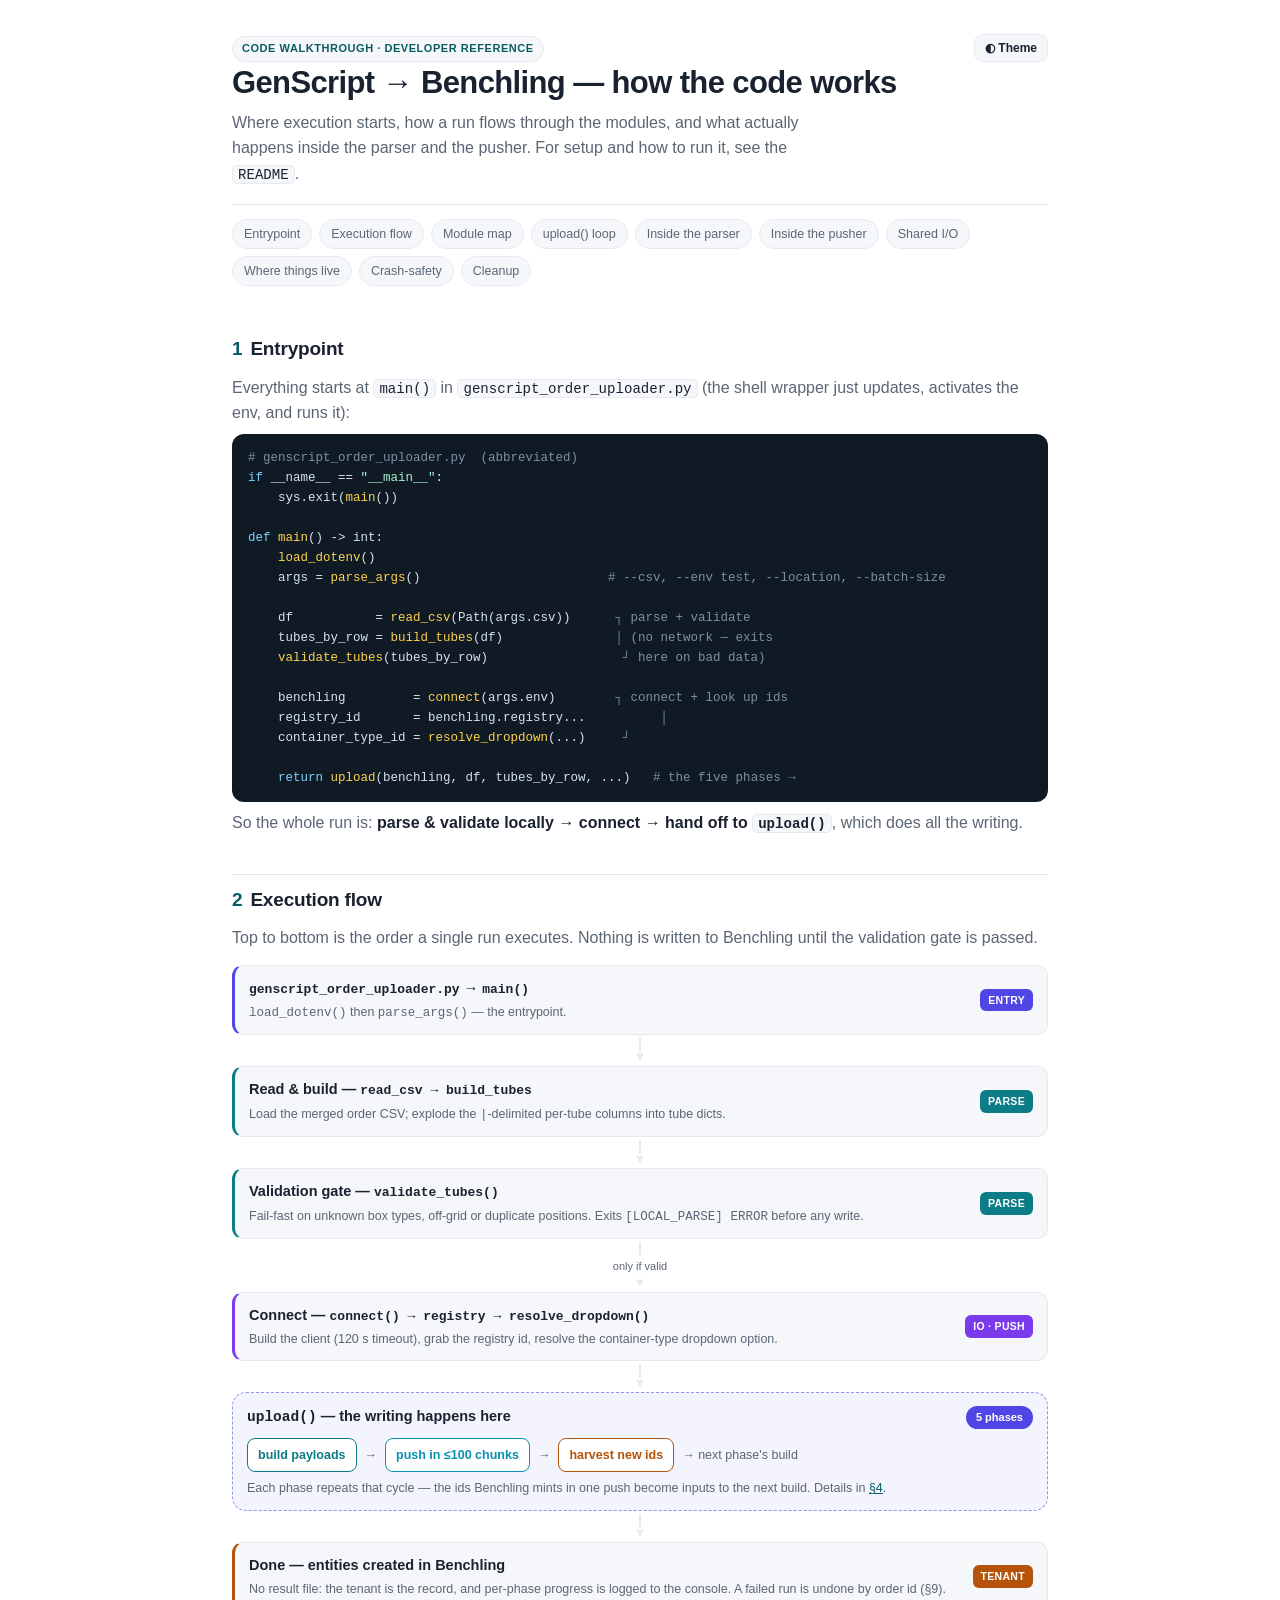
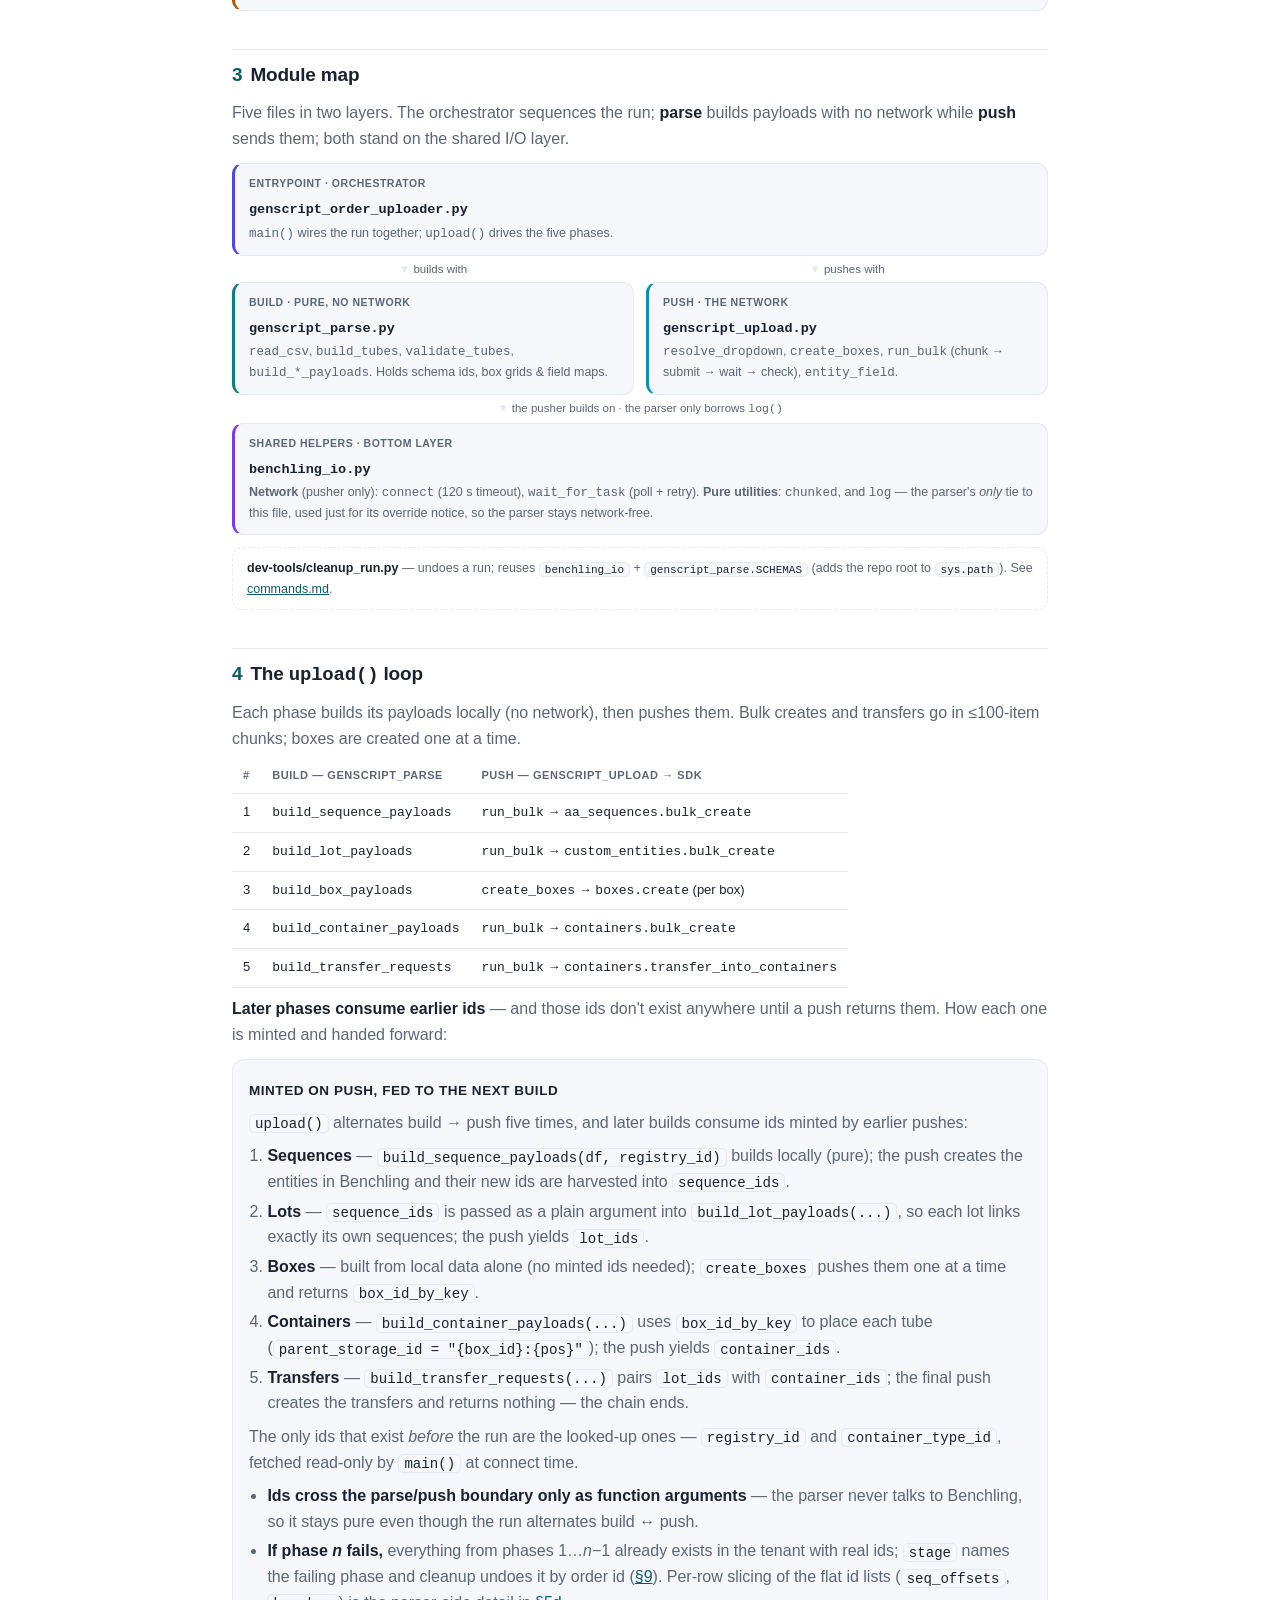
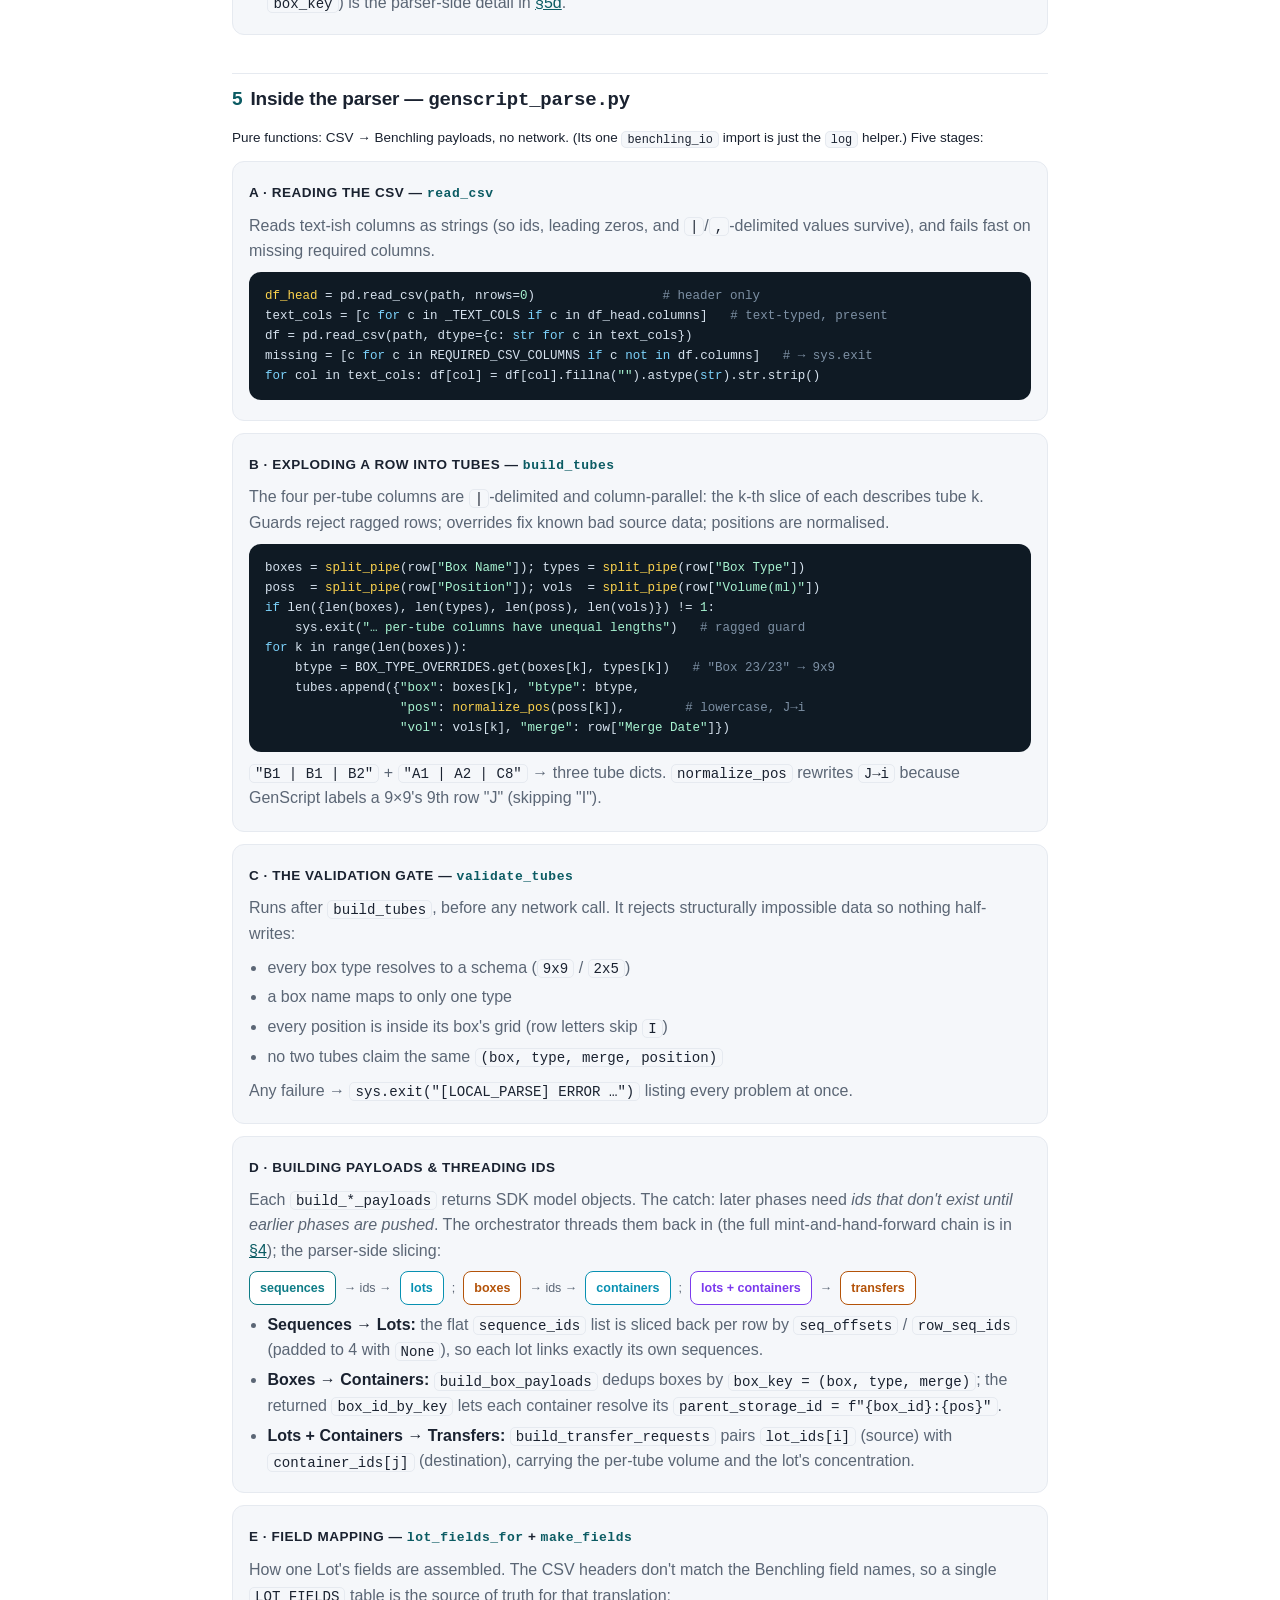
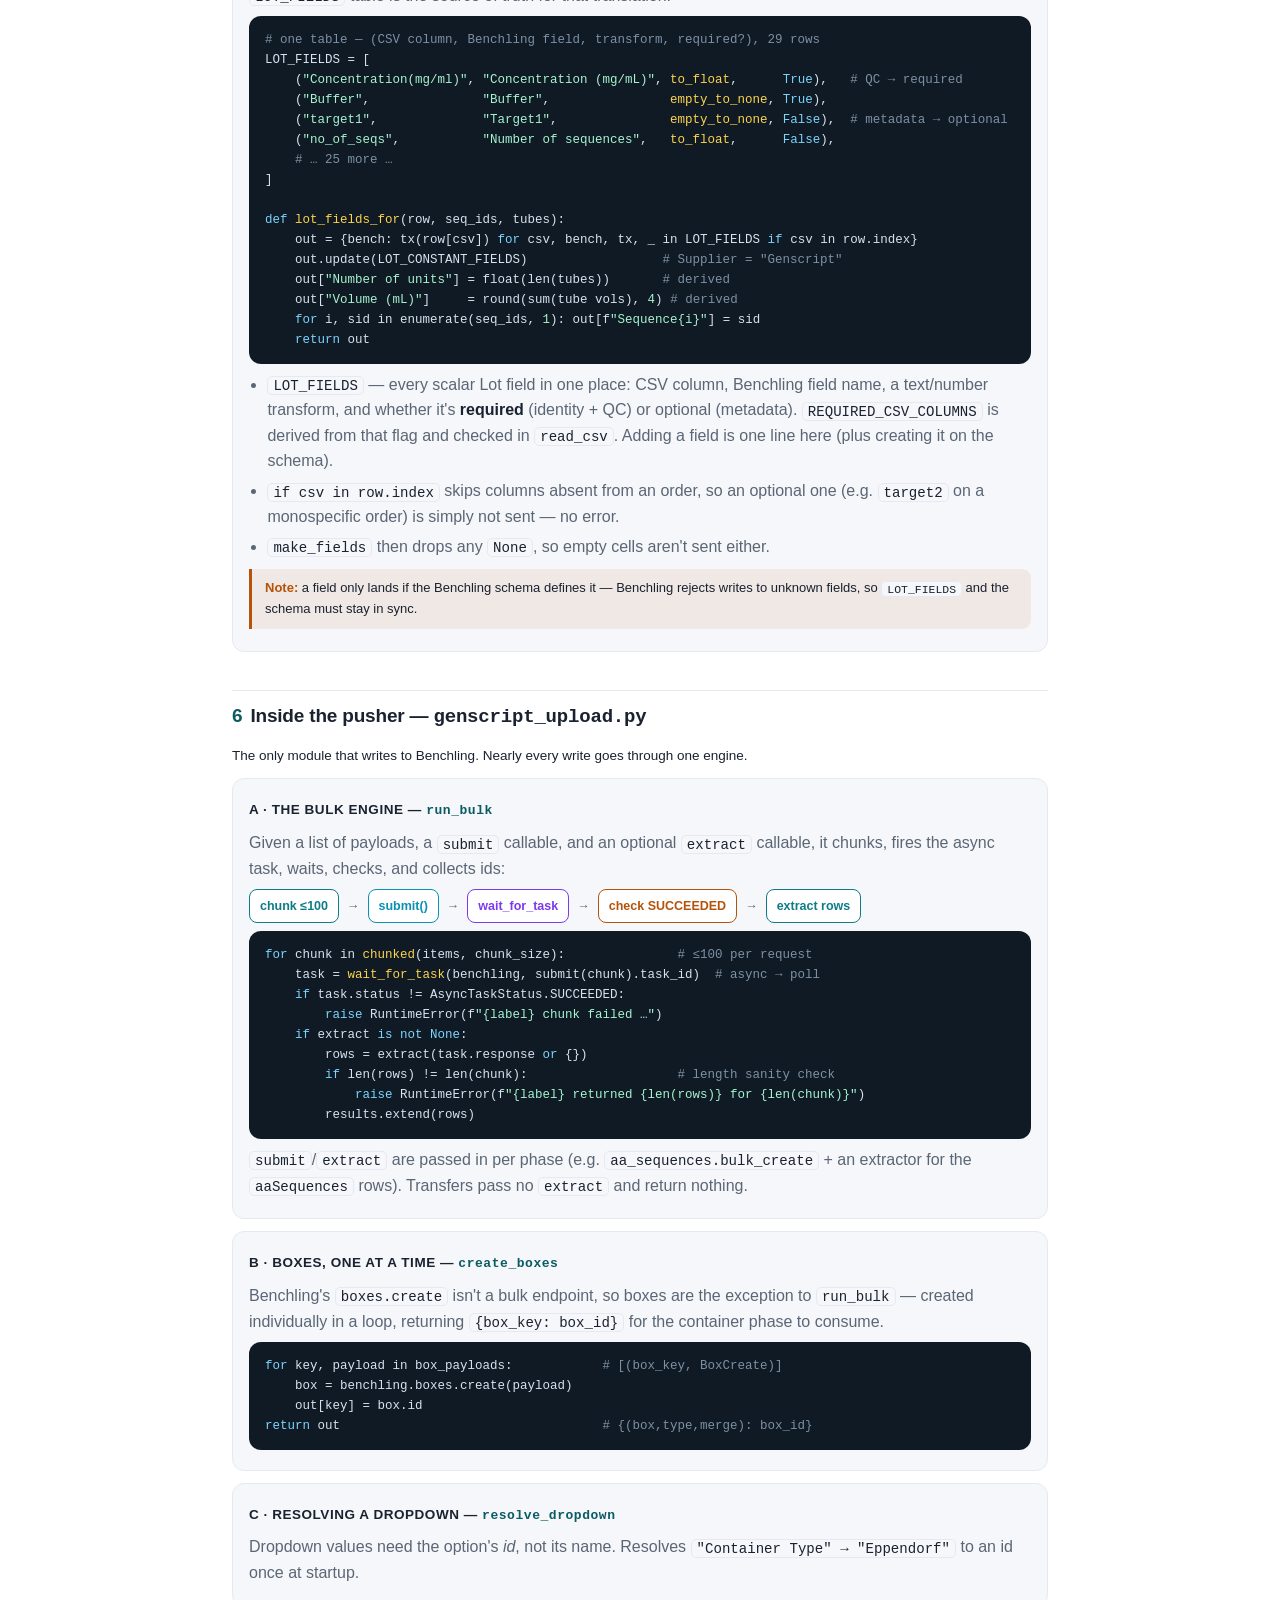
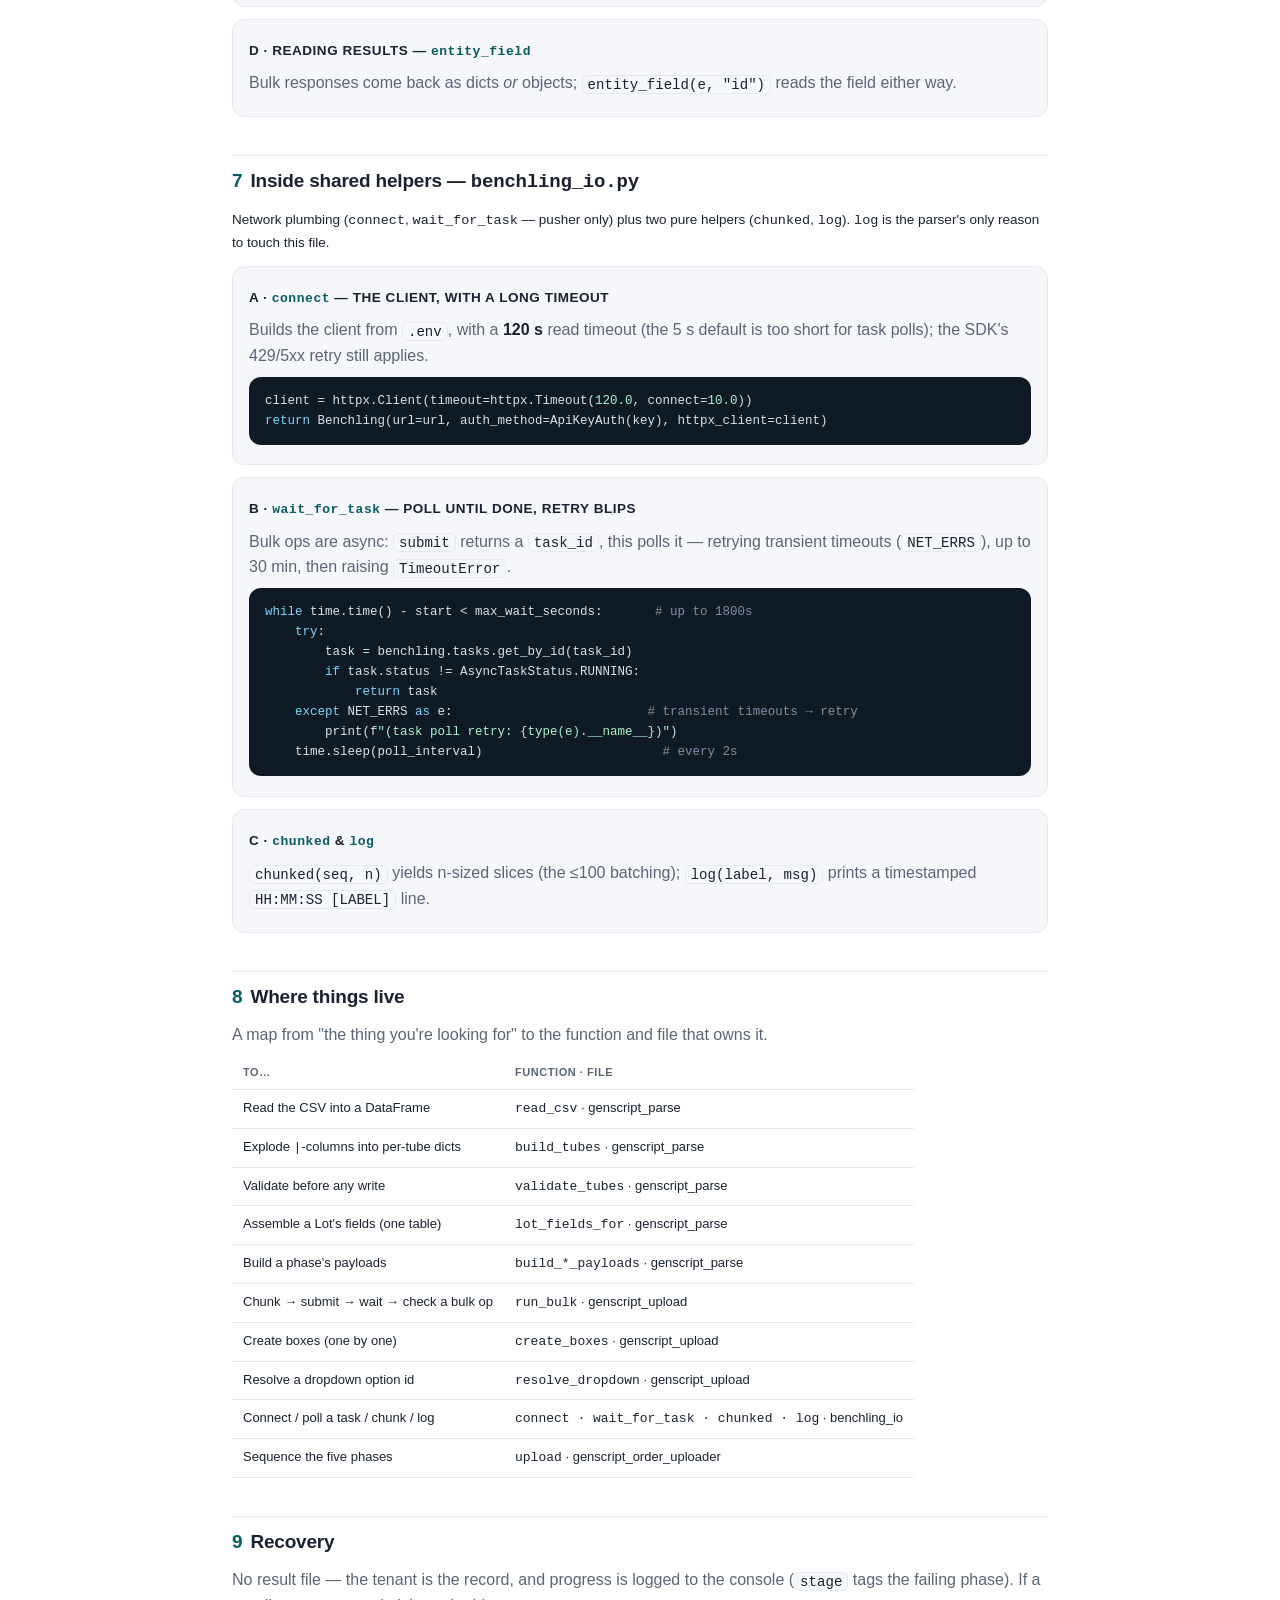
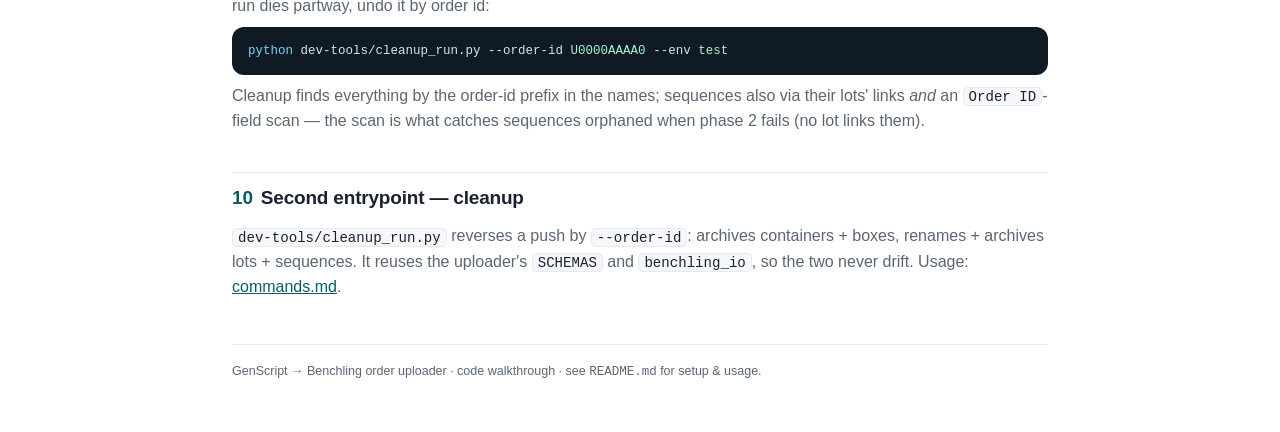
==== apps/order-upload/docs/genscript_uploader.html @ 90e126b6 "integration, credentials, table re-do" ====
<!DOCTYPE html>
<html lang="en">
<head>
<meta charset="utf-8">
<meta name="viewport" content="width=device-width, initial-scale=1">
<title>GenScript → Benchling — Code Walkthrough</title>
<style>
  :root{
    --bg:#ffffff; --ink:#1a2230; --muted:#5b6675; --line:#e6eaf0; --soft:#f5f7fa;
    --accent:#0e7c86; --accent-ink:#0b5b63; --amber:#b45309;
    --code-bg:#0f1a24; --code-ink:#d6e2ee; --radius:12px;
    --entry:#4f46e5; --parse:#0e7c86; --push:#0891b2; --io:#7c3aed; --persist:#b45309;
  }
  @media (prefers-color-scheme: dark){
    :root{
      --bg:#0d141c; --ink:#e7edf4; --muted:#94a2b3; --line:#232f3c; --soft:#141e28;
      --accent:#2dd4bf; --accent-ink:#5eead4; --amber:#fbbf24;
      --code-bg:#0a1119; --code-ink:#cdd9e6;
      --entry:#a5b4fc; --parse:#2dd4bf; --push:#22d3ee; --io:#c4b5fd; --persist:#fbbf24;
    }
  }
  :root[data-theme="light"]{--bg:#fff;--ink:#1a2230;--muted:#5b6675;--line:#e6eaf0;--soft:#f5f7fa;--accent:#0e7c86;--accent-ink:#0b5b63;--amber:#b45309;--code-bg:#0f1a24;--code-ink:#d6e2ee;--entry:#4f46e5;--parse:#0e7c86;--push:#0891b2;--io:#7c3aed;--persist:#b45309}
  :root[data-theme="dark"]{--bg:#0d141c;--ink:#e7edf4;--muted:#94a2b3;--line:#232f3c;--soft:#141e28;--accent:#2dd4bf;--accent-ink:#5eead4;--amber:#fbbf24;--code-bg:#0a1119;--code-ink:#cdd9e6;--entry:#a5b4fc;--parse:#2dd4bf;--push:#22d3ee;--io:#c4b5fd;--persist:#fbbf24}

  *{box-sizing:border-box}
  body{margin:0;background:var(--bg);color:var(--ink);line-height:1.6;
    font-family:-apple-system,BlinkMacSystemFont,"Segoe UI",Roboto,Helvetica,Arial,sans-serif;-webkit-font-smoothing:antialiased}
  code,pre,kbd{font-family:"SF Mono","JetBrains Mono",ui-monospace,Menlo,Consolas,monospace}
  .wrap{max-width:860px;margin:0 auto;padding:34px 22px 90px}

  header.hd{display:flex;align-items:flex-start;justify-content:space-between;gap:16px;border-bottom:1px solid var(--line);padding-bottom:18px;margin-bottom:8px}
  h1{font-size:clamp(23px,4.2vw,31px);line-height:1.15;margin:.1em 0 .3em;letter-spacing:-.02em}
  .sub{color:var(--muted);margin:0;max-width:64ch}
  .tag{display:inline-block;font-size:11px;font-weight:700;letter-spacing:.05em;text-transform:uppercase;
    padding:3px 9px;border-radius:99px;border:1px solid var(--line);color:var(--accent-ink);background:var(--soft);white-space:nowrap}
  #theme{appearance:none;border:1px solid var(--line);background:var(--soft);color:var(--ink);border-radius:9px;padding:6px 10px;font-size:12px;font-weight:600;cursor:pointer;white-space:nowrap}

  h2{font-size:19px;margin:38px 0 10px;letter-spacing:-.01em;scroll-margin-top:14px;padding-top:10px;border-top:1px solid var(--line)}
  h2:first-of-type{border-top:0}
  h2 .n{color:var(--accent-ink);font-variant-numeric:tabular-nums;margin-right:8px}
  h3{font-size:13.5px;margin:18px 0 6px;color:var(--ink);text-transform:uppercase;letter-spacing:.04em}
  h3 code{text-transform:none;font-size:13px;color:var(--accent-ink)}
  p{margin:.5em 0;color:var(--muted)}
  p strong,li strong,td strong{color:var(--ink)}
  a{color:var(--accent-ink)}

  .toc{display:flex;flex-wrap:wrap;gap:7px;margin:14px 0 4px}
  .toc a{font-size:12.5px;text-decoration:none;color:var(--muted);border:1px solid var(--line);background:var(--soft);border-radius:99px;padding:4px 11px}
  .toc a:hover{border-color:var(--accent);color:var(--accent-ink)}

  pre{background:var(--code-bg);color:var(--code-ink);border-radius:var(--radius);padding:14px 16px;overflow:auto;font-size:12.5px;line-height:1.6;margin:.6em 0}
  pre .c{color:#7d90a4} pre .k{color:#7dd3fc} pre .fn{color:#fcd34d} pre .s{color:#a7f3d0} pre .d{color:#c4b5fd}
  code.i{background:var(--soft);border:1px solid var(--line);border-radius:5px;padding:.5px 5px;font-size:.88em;color:var(--ink)}

  table{width:100%;border-collapse:collapse;margin:.6em 0;font-size:13px;display:block;overflow-x:auto}
  th,td{text-align:left;padding:8px 11px;border-bottom:1px solid var(--line);vertical-align:top;white-space:nowrap}
  td:last-child,th:last-child{white-space:normal}
  th{font-size:11px;text-transform:uppercase;letter-spacing:.05em;color:var(--muted);font-weight:600}
  td code,th code{color:var(--ink)}

  ul,ol{margin:.4em 0;padding-left:1.15em}
  li{margin:.26em 0;color:var(--muted)}

  .callout{border-left:3px solid var(--amber);background:color-mix(in oklab,var(--amber) 9%,transparent);
    padding:9px 13px;border-radius:0 9px 9px 0;font-size:13px;color:var(--ink);margin:.8em 0}
  .callout b{color:var(--amber)}

  /* control-flow chart */
  .chart{margin:14px 0 6px}
  .fnode{display:grid;grid-template-columns:1fr auto;gap:10px;align-items:center;
    border:1px solid var(--line);border-left:3px solid var(--pc,var(--accent));border-radius:11px;
    padding:11px 14px;background:var(--soft)}
  .fnode .t{font-weight:700;color:var(--ink);font-size:14.5px}
  .fnode .t code{font-size:13px;color:var(--ink)}
  .fnode .d{color:var(--muted);font-size:12.5px;margin-top:2px}
  .fnode .mod{font-size:10.5px;font-weight:700;letter-spacing:.03em;text-transform:uppercase;
    color:#fff;background:var(--pc,var(--accent));border-radius:6px;padding:3px 8px;white-space:nowrap}
  .conn{display:flex;flex-direction:column;align-items:center;color:var(--muted);padding:3px 0}
  .conn .line{width:2px;height:14px;background:var(--line)}
  .conn .lbl{font-size:11px;color:var(--muted);margin:2px 0}
  .conn .tri{color:var(--line);font-size:13px;line-height:1;margin-top:-2px}

  .loop{border:1.5px dashed color-mix(in oklab,var(--entry) 55%,var(--line));border-radius:14px;padding:12px 14px;background:color-mix(in oklab,var(--entry) 6%,transparent)}
  .loop .lh{display:flex;align-items:center;justify-content:space-between;gap:8px;margin-bottom:8px}
  .loop .lh b{color:var(--ink);font-size:14.5px}
  .loop .badge{font-size:11px;font-weight:700;color:#fff;background:var(--entry);border-radius:99px;padding:3px 10px}
  .cycle{display:flex;flex-wrap:wrap;gap:8px;align-items:center;font-size:12.5px;margin:6px 0 4px}
  .cycle .b{border:1px solid var(--line);background:var(--bg);border-radius:8px;padding:6px 10px;font-weight:600}
  .cycle .b.build{border-color:var(--parse);color:var(--parse)}
  .cycle .b.push{border-color:var(--push);color:var(--push)}
  .cycle .b.persist{border-color:var(--persist);color:var(--persist)}
  .cycle .ar{color:var(--muted)}

  /* module / layer diagram */
  .layers{margin:12px 0}
  .band{border:1px solid var(--line);border-radius:11px;padding:11px 14px;background:var(--soft)}
  .band .bt{font-size:10.5px;font-weight:700;letter-spacing:.05em;text-transform:uppercase;color:var(--muted);margin-bottom:3px}
  .band .bn{font-weight:700;color:var(--ink)}
  .band .bn code{color:var(--ink);font-size:13.5px}
  .band .bd{color:var(--muted);font-size:12.5px;margin-top:2px}
  .split{display:grid;grid-template-columns:1fr 1fr;gap:12px}
  @media (max-width:640px){.split{grid-template-columns:1fr}}
  .between{display:grid;grid-template-columns:1fr 1fr;gap:12px;color:var(--muted);font-size:11.5px;text-align:center;padding:4px 0}
  .between span::before{content:"▼ ";color:var(--line)}
  .midjoin{text-align:center;color:var(--muted);font-size:11.5px;padding:4px 0}
  .midjoin::before{content:"▼ ";color:var(--line)}
  .aside{margin-top:12px;border:1px dashed var(--line);border-radius:11px;padding:10px 14px;font-size:12.5px;color:var(--muted)}
  .aside b{color:var(--ink)}

  @media print{
    #theme,.toc{display:none}
    pre,table,.fnode,.band,.loop,.deep,.callout{break-inside:avoid}
    h2{break-after:avoid}
    pre{font-size:10.5px;overflow:hidden}
    table{overflow-x:hidden}
  }
  .deep{border:1px solid var(--line);border-radius:12px;padding:2px 16px 12px;margin:12px 0;background:var(--soft)}
  .lede{color:var(--ink);font-size:13.5px;margin:12px 0 2px}
  footer{margin-top:44px;padding-top:16px;border-top:1px solid var(--line);color:var(--muted);font-size:12.5px}
</style>
</head>
<body>
<div class="wrap">

  <header class="hd">
    <div>
      <span class="tag">Code walkthrough · developer reference</span>
      <h1>GenScript → Benchling — how the code works</h1>
      <p class="sub">Where execution starts, how a run flows through the modules, and what actually happens inside the parser and the pusher. For setup and how to run it, see the <code class="i">README</code>.</p>
    </div>
    <button id="theme" title="Toggle light/dark">◐ Theme</button>
  </header>

  <nav class="toc">
    <a href="#entry">Entrypoint</a>
    <a href="#flow">Execution flow</a>
    <a href="#modules">Module map</a>
    <a href="#phases">upload() loop</a>
    <a href="#parser">Inside the parser</a>
    <a href="#pusher">Inside the pusher</a>
    <a href="#io">Shared I/O</a>
    <a href="#where">Where things live</a>
    <a href="#safety">Crash-safety</a>
    <a href="#cleanup">Cleanup</a>
  </nav>

  <h2 id="entry"><span class="n">1</span>Entrypoint</h2>
  <p>Everything starts at <code class="i">main()</code> in <code class="i">genscript_order_uploader.py</code> (the shell wrapper just updates, activates the env, and runs it):</p>
  <pre><span class="c"># genscript_order_uploader.py  (abbreviated)</span>
<span class="k">if</span> __name__ == <span class="s">"__main__"</span>:
    sys.exit(<span class="fn">main</span>())

<span class="k">def</span> <span class="fn">main</span>() -> int:
    <span class="fn">load_dotenv</span>()
    args = <span class="fn">parse_args</span>()                         <span class="c"># --csv, --env test, --location, --batch-size</span>

    df           = <span class="fn">read_csv</span>(Path(args.csv))      <span class="c">┐ parse + validate</span>
    tubes_by_row = <span class="fn">build_tubes</span>(df)               <span class="c">│ (no network — exits</span>
    <span class="fn">validate_tubes</span>(tubes_by_row)                  <span class="c">┘ here on bad data)</span>

    benchling         = <span class="fn">connect</span>(args.env)        <span class="c">┐ connect + look up ids</span>
    registry_id       = benchling.registry...          <span class="c">│</span>
    container_type_id = <span class="fn">resolve_dropdown</span>(...)     <span class="c">┘</span>

    <span class="k">return</span> <span class="fn">upload</span>(benchling, df, tubes_by_row, ...)   <span class="c"># the five phases →</span></pre>
  <p>So the whole run is: <strong>parse &amp; validate locally → connect → hand off to <code class="i">upload()</code></strong>, which does all the writing.</p>

  <h2 id="flow"><span class="n">2</span>Execution flow</h2>
  <p>Top to bottom is the order a single run executes. Nothing is written to Benchling until the validation gate is passed.</p>
  <div class="chart">
    <div class="fnode" style="--pc:var(--entry)">
      <div><div class="t"><code>genscript_order_uploader.py</code> → <code>main()</code></div>
        <div class="d"><code>load_dotenv()</code> then <code>parse_args()</code> — the entrypoint.</div></div>
      <span class="mod">entry</span>
    </div>
    <div class="conn"><div class="line"></div><div class="tri">▼</div></div>
    <div class="fnode" style="--pc:var(--parse)">
      <div><div class="t">Read &amp; build — <code>read_csv → build_tubes</code></div>
        <div class="d">Load the merged order CSV; explode the <code>|</code>-delimited per-tube columns into tube dicts.</div></div>
      <span class="mod">parse</span>
    </div>
    <div class="conn"><div class="line"></div><div class="tri">▼</div></div>
    <div class="fnode" style="--pc:var(--parse)">
      <div><div class="t">Validation gate — <code>validate_tubes()</code></div>
        <div class="d">Fail-fast on unknown box types, off-grid or duplicate positions. Exits <code>[LOCAL_PARSE] ERROR</code> before any write.</div></div>
      <span class="mod">parse</span>
    </div>
    <div class="conn"><div class="line"></div><div class="lbl">only if valid</div><div class="tri">▼</div></div>
    <div class="fnode" style="--pc:var(--io)">
      <div><div class="t">Connect — <code>connect() → registry → resolve_dropdown()</code></div>
        <div class="d">Build the client (120&nbsp;s timeout), grab the registry id, resolve the container-type dropdown option.</div></div>
      <span class="mod">io · push</span>
    </div>
    <div class="conn"><div class="line"></div><div class="tri">▼</div></div>
    <div class="loop">
      <div class="lh"><b><code>upload()</code> — the writing happens here</b><span class="badge">5 phases</span></div>
      <div class="cycle">
        <span class="b build">build payloads</span><span class="ar">→</span>
        <span class="b push">push in ≤100 chunks</span><span class="ar">→</span>
        <span class="b persist">harvest new ids</span><span class="ar">→ next phase's build</span>
      </div>
      <p style="margin:6px 0 0;font-size:12.5px">Each phase repeats that cycle — the ids Benchling mints in one push become inputs to the next build. Details in <a href="#phases">§4</a>.</p>
    </div>
    <div class="conn"><div class="line"></div><div class="tri">▼</div></div>
    <div class="fnode" style="--pc:var(--persist)">
      <div><div class="t">Done — entities created in Benchling</div>
        <div class="d">No result file: the tenant is the record, and per-phase progress is logged to the console. A failed run is undone by order id (§9).</div></div>
      <span class="mod">tenant</span>
    </div>
  </div>

  <h2 id="modules"><span class="n">3</span>Module map</h2>
  <p>Five files in two layers. The orchestrator sequences the run; <strong>parse</strong> builds payloads with no network while <strong>push</strong> sends them; both stand on the shared I/O layer.</p>
  <div class="layers">
    <div class="band" style="border-left:3px solid var(--entry)">
      <div class="bt">Entrypoint · orchestrator</div>
      <div class="bn"><code>genscript_order_uploader.py</code></div>
      <div class="bd"><code>main()</code> wires the run together; <code>upload()</code> drives the five phases.</div>
    </div>
    <div class="between"><span>builds with</span><span>pushes with</span></div>
    <div class="split">
      <div class="band" style="border-left:3px solid var(--parse)">
        <div class="bt">Build · pure, no network</div>
        <div class="bn"><code>genscript_parse.py</code></div>
        <div class="bd"><code>read_csv</code>, <code>build_tubes</code>, <code>validate_tubes</code>, <code>build_*_payloads</code>. Holds schema ids, box grids &amp; field maps.</div>
      </div>
      <div class="band" style="border-left:3px solid var(--push)">
        <div class="bt">Push · the network</div>
        <div class="bn"><code>genscript_upload.py</code></div>
        <div class="bd"><code>resolve_dropdown</code>, <code>create_boxes</code>, <code>run_bulk</code> (chunk → submit → wait → check), <code>entity_field</code>.</div>
      </div>
    </div>
    <div class="midjoin">the pusher builds on · the parser only borrows <code>log()</code></div>
    <div class="band" style="border-left:3px solid var(--io)">
      <div class="bt">Shared helpers · bottom layer</div>
      <div class="bn"><code>benchling_io.py</code></div>
      <div class="bd"><strong>Network</strong> (pusher only): <code>connect</code> (120&nbsp;s timeout), <code>wait_for_task</code> (poll + retry). <strong>Pure utilities</strong>: <code>chunked</code>, and <code>log</code> — the parser's <em>only</em> tie to this file, used just for its override notice, so the parser stays network-free.</div>
    </div>
    <div class="aside"><b>dev-tools/cleanup_run.py</b> — undoes a run; reuses <code class="i">benchling_io</code> + <code class="i">genscript_parse.SCHEMAS</code> (adds the repo root to <code class="i">sys.path</code>). See <a href="commands.md">commands.md</a>.</div>
  </div>

  <h2 id="phases"><span class="n">4</span>The <code>upload()</code> loop</h2>
  <p>Each phase builds its payloads locally (no network), then pushes them. Bulk creates and transfers go in ≤100-item chunks; boxes are created one at a time.</p>
  <table>
    <tr><th>#</th><th>Build — genscript_parse</th><th>Push — genscript_upload → SDK</th></tr>
    <tr><td>1</td><td><code>build_sequence_payloads</code></td><td><code>run_bulk</code> → <code>aa_sequences.bulk_create</code></td></tr>
    <tr><td>2</td><td><code>build_lot_payloads</code></td><td><code>run_bulk</code> → <code>custom_entities.bulk_create</code></td></tr>
    <tr><td>3</td><td><code>build_box_payloads</code></td><td><code>create_boxes</code> → <code>boxes.create</code> (per box)</td></tr>
    <tr><td>4</td><td><code>build_container_payloads</code></td><td><code>run_bulk</code> → <code>containers.bulk_create</code></td></tr>
    <tr><td>5</td><td><code>build_transfer_requests</code></td><td><code>run_bulk</code> → <code>containers.transfer_into_containers</code></td></tr>
  </table>
  <p><strong>Later phases consume earlier ids</strong> — and those ids don't exist anywhere until a push returns them. How each one is minted and handed forward:</p>

  <div class="deep">
    <h3>Minted on push, fed to the next build</h3>
    <p><code class="i">upload()</code> alternates build → push five times, and later builds consume ids minted by earlier pushes:</p>
    <ol>
      <li><strong>Sequences</strong> — <code class="i">build_sequence_payloads(df, registry_id)</code> builds locally (pure); the push creates the entities in Benchling and their new ids are harvested into <code class="i">sequence_ids</code>.</li>
      <li><strong>Lots</strong> — <code class="i">sequence_ids</code> is passed as a plain argument into <code class="i">build_lot_payloads(...)</code>, so each lot links exactly its own sequences; the push yields <code class="i">lot_ids</code>.</li>
      <li><strong>Boxes</strong> — built from local data alone (no minted ids needed); <code class="i">create_boxes</code> pushes them one at a time and returns <code class="i">box_id_by_key</code>.</li>
      <li><strong>Containers</strong> — <code class="i">build_container_payloads(...)</code> uses <code class="i">box_id_by_key</code> to place each tube (<code class="i">parent_storage_id = "{box_id}:{pos}"</code>); the push yields <code class="i">container_ids</code>.</li>
      <li><strong>Transfers</strong> — <code class="i">build_transfer_requests(...)</code> pairs <code class="i">lot_ids</code> with <code class="i">container_ids</code>; the final push creates the transfers and returns nothing — the chain ends.</li>
    </ol>
    <p>The only ids that exist <em>before</em> the run are the looked-up ones — <code class="i">registry_id</code> and <code class="i">container_type_id</code>, fetched read-only by <code class="i">main()</code> at connect time.</p>
    <ul>
      <li><strong>Ids cross the parse/push boundary only as function arguments</strong> — the parser never talks to Benchling, so it stays pure even though the run alternates build ↔ push.</li>
      <li><strong>If phase <em>n</em> fails,</strong> everything from phases 1…<em>n</em>−1 already exists in the tenant with real ids; <code class="i">stage</code> names the failing phase and cleanup undoes it by order id (<a href="#safety">§9</a>). Per-row slicing of the flat id lists (<code class="i">seq_offsets</code>, <code class="i">box_key</code>) is the parser-side detail in <a href="#parser">§5d</a>.</li>
    </ul>
  </div>

  <!-- ============ DEEP DIVE: PARSER ============ -->
  <h2 id="parser"><span class="n">5</span>Inside the parser — <code>genscript_parse.py</code></h2>
  <p class="lede">Pure functions: CSV → Benchling payloads, no network. (Its one <code class="i">benchling_io</code> import is just the <code class="i">log</code> helper.) Five stages:</p>

  <div class="deep">
    <h3>a · Reading the CSV — <code>read_csv</code></h3>
    <p>Reads text-ish columns as strings (so ids, leading zeros, and <code class="i">|</code>/<code class="i">,</code>-delimited values survive), and fails fast on missing required columns.</p>
    <pre><span class="fn">df_head</span> = pd.read_csv(path, nrows=<span class="s">0</span>)                 <span class="c"># header only</span>
text_cols = [c <span class="k">for</span> c in _TEXT_COLS <span class="k">if</span> c in df_head.columns]   <span class="c"># text-typed, present</span>
df = pd.read_csv(path, dtype={c: <span class="k">str</span> <span class="k">for</span> c in text_cols})
missing = [c <span class="k">for</span> c in REQUIRED_CSV_COLUMNS <span class="k">if</span> c <span class="k">not in</span> df.columns]   <span class="c"># → sys.exit</span>
<span class="k">for</span> col in text_cols: df[col] = df[col].fillna(<span class="s">""</span>).astype(<span class="k">str</span>).str.strip()</pre>
  </div>

  <div class="deep">
    <h3>b · Exploding a row into tubes — <code>build_tubes</code></h3>
    <p>The four per-tube columns are <code class="i">|</code>-delimited and column-parallel: the k-th slice of each describes tube&nbsp;k. Guards reject ragged rows; overrides fix known bad source data; positions are normalised.</p>
    <pre>boxes = <span class="fn">split_pipe</span>(row[<span class="s">"Box Name"</span>]); types = <span class="fn">split_pipe</span>(row[<span class="s">"Box Type"</span>])
poss  = <span class="fn">split_pipe</span>(row[<span class="s">"Position"</span>]); vols  = <span class="fn">split_pipe</span>(row[<span class="s">"Volume(ml)"</span>])
<span class="k">if</span> len({len(boxes), len(types), len(poss), len(vols)}) != <span class="s">1</span>:
    sys.exit(<span class="s">"… per-tube columns have unequal lengths"</span>)   <span class="c"># ragged guard</span>
<span class="k">for</span> k in range(len(boxes)):
    btype = BOX_TYPE_OVERRIDES.get(boxes[k], types[k])   <span class="c"># "Box 23/23" → 9x9</span>
    tubes.append({<span class="s">"box"</span>: boxes[k], <span class="s">"btype"</span>: btype,
                  <span class="s">"pos"</span>: <span class="fn">normalize_pos</span>(poss[k]),        <span class="c"># lowercase, J→i</span>
                  <span class="s">"vol"</span>: vols[k], <span class="s">"merge"</span>: row[<span class="s">"Merge Date"</span>]})</pre>
    <p><code class="i">"B1 | B1 | B2"</code> + <code class="i">"A1 | A2 | C8"</code> → three tube dicts. <code class="i">normalize_pos</code> rewrites <code class="i">J→i</code> because GenScript labels a 9×9's 9th row "J" (skipping "I").</p>
  </div>

  <div class="deep">
    <h3>c · The validation gate — <code>validate_tubes</code></h3>
    <p>Runs after <code class="i">build_tubes</code>, before any network call. It rejects structurally impossible data so nothing half-writes:</p>
    <ul>
      <li>every box type resolves to a schema (<code class="i">9x9</code> / <code class="i">2x5</code>)</li>
      <li>a box name maps to only one type</li>
      <li>every position is inside its box's grid (row letters skip <code class="i">I</code>)</li>
      <li>no two tubes claim the same <code class="i">(box, type, merge, position)</code></li>
    </ul>
    <p>Any failure → <code class="i">sys.exit("[LOCAL_PARSE] ERROR …")</code> listing every problem at once.</p>
  </div>

  <div class="deep">
    <h3>d · Building payloads &amp; threading ids</h3>
    <p>Each <code class="i">build_*_payloads</code> returns SDK model objects. The catch: later phases need <em>ids that don't exist until earlier phases are pushed</em>. The orchestrator threads them back in (the full mint-and-hand-forward chain is in <a href="#phases">§4</a>); the parser-side slicing:</p>
    <div class="cycle">
      <span class="b build">sequences</span><span class="ar">→ ids →</span>
      <span class="b push">lots</span><span class="ar">;</span>
      <span class="b build" style="border-color:var(--persist);color:var(--persist)">boxes</span><span class="ar">→ ids →</span>
      <span class="b push">containers</span><span class="ar">;</span>
      <span class="b" style="border-color:var(--io);color:var(--io)">lots + containers</span><span class="ar">→</span>
      <span class="b persist">transfers</span>
    </div>
    <ul>
      <li><strong>Sequences → Lots:</strong> the flat <code class="i">sequence_ids</code> list is sliced back per row by <code class="i">seq_offsets</code> / <code class="i">row_seq_ids</code> (padded to 4 with <code class="i">None</code>), so each lot links exactly its own sequences.</li>
      <li><strong>Boxes → Containers:</strong> <code class="i">build_box_payloads</code> dedups boxes by <code class="i">box_key = (box, type, merge)</code>; the returned <code class="i">box_id_by_key</code> lets each container resolve its <code class="i">parent_storage_id = f"{box_id}:{pos}"</code>.</li>
      <li><strong>Lots + Containers → Transfers:</strong> <code class="i">build_transfer_requests</code> pairs <code class="i">lot_ids[i]</code> (source) with <code class="i">container_ids[j]</code> (destination), carrying the per-tube volume and the lot's concentration.</li>
    </ul>
  </div>

  <div class="deep">
    <h3>e · Field mapping — <code>lot_fields_for</code> + <code>make_fields</code></h3>
    <p>How one Lot's fields are assembled. The CSV headers don't match the Benchling field names, so a single <code class="i">LOT_FIELDS</code> table is the source of truth for that translation:</p>
    <pre><span class="c"># one table — (CSV column, Benchling field, transform, required?), 29 rows</span>
LOT_FIELDS = [
    (<span class="s">"Concentration(mg/ml)"</span>, <span class="s">"Concentration (mg/mL)"</span>, <span class="fn">to_float</span>,      <span class="k">True</span>),   <span class="c"># QC → required</span>
    (<span class="s">"Buffer"</span>,               <span class="s">"Buffer"</span>,                <span class="fn">empty_to_none</span>, <span class="k">True</span>),
    (<span class="s">"target1"</span>,              <span class="s">"Target1"</span>,               <span class="fn">empty_to_none</span>, <span class="k">False</span>),  <span class="c"># metadata → optional</span>
    (<span class="s">"no_of_seqs"</span>,           <span class="s">"Number of sequences"</span>,   <span class="fn">to_float</span>,      <span class="k">False</span>),
    <span class="c"># … 25 more …</span>
]

<span class="k">def</span> <span class="fn">lot_fields_for</span>(row, seq_ids, tubes):
    out = {bench: tx(row[csv]) <span class="k">for</span> csv, bench, tx, _ in LOT_FIELDS <span class="k">if</span> csv in row.index}
    out.update(LOT_CONSTANT_FIELDS)                  <span class="c"># Supplier = "Genscript"</span>
    out[<span class="s">"Number of units"</span>] = float(len(tubes))       <span class="c"># derived</span>
    out[<span class="s">"Volume (mL)"</span>]     = round(sum(tube vols), <span class="s">4</span>) <span class="c"># derived</span>
    <span class="k">for</span> i, sid in enumerate(seq_ids, <span class="s">1</span>): out[f<span class="s">"Sequence{i}"</span>] = sid
    <span class="k">return</span> out</pre>
    <ul>
      <li><code class="i">LOT_FIELDS</code> — every scalar Lot field in one place: CSV column, Benchling field name, a text/number transform, and whether it's <strong>required</strong> (identity + QC) or optional (metadata). <code class="i">REQUIRED_CSV_COLUMNS</code> is derived from that flag and checked in <code class="i">read_csv</code>. Adding a field is one line here (plus creating it on the schema).</li>
      <li><code class="i">if csv in row.index</code> skips columns absent from an order, so an optional one (e.g. <code class="i">target2</code> on a monospecific order) is simply not sent — no error.</li>
      <li><code class="i">make_fields</code> then drops any <code class="i">None</code>, so empty cells aren't sent either.</li>
    </ul>
    <div class="callout"><b>Note:</b> a field only lands if the Benchling schema defines it — Benchling rejects writes to unknown fields, so <code class="i">LOT_FIELDS</code> and the schema must stay in sync.</div>
  </div>

  <!-- ============ DEEP DIVE: PUSHER ============ -->
  <h2 id="pusher"><span class="n">6</span>Inside the pusher — <code>genscript_upload.py</code></h2>
  <p class="lede">The only module that writes to Benchling. Nearly every write goes through one engine.</p>

  <div class="deep">
    <h3>a · The bulk engine — <code>run_bulk</code></h3>
    <p>Given a list of payloads, a <code class="i">submit</code> callable, and an optional <code class="i">extract</code> callable, it chunks, fires the async task, waits, checks, and collects ids:</p>
    <div class="cycle">
      <span class="b build">chunk ≤100</span><span class="ar">→</span>
      <span class="b push">submit()</span><span class="ar">→</span>
      <span class="b" style="border-color:var(--io);color:var(--io)">wait_for_task</span><span class="ar">→</span>
      <span class="b persist">check SUCCEEDED</span><span class="ar">→</span>
      <span class="b build">extract rows</span>
    </div>
    <pre><span class="k">for</span> chunk in <span class="fn">chunked</span>(items, chunk_size):               <span class="c"># ≤100 per request</span>
    task = <span class="fn">wait_for_task</span>(benchling, submit(chunk).task_id)  <span class="c"># async → poll</span>
    <span class="k">if</span> task.status != AsyncTaskStatus.SUCCEEDED:
        <span class="k">raise</span> RuntimeError(f<span class="s">"{label} chunk failed …"</span>)
    <span class="k">if</span> extract <span class="k">is not</span> <span class="k">None</span>:
        rows = extract(task.response <span class="k">or</span> {})
        <span class="k">if</span> len(rows) != len(chunk):                    <span class="c"># length sanity check</span>
            <span class="k">raise</span> RuntimeError(f<span class="s">"{label} returned {len(rows)} for {len(chunk)}"</span>)
        results.extend(rows)</pre>
    <p><code class="i">submit</code>/<code class="i">extract</code> are passed in per phase (e.g. <code class="i">aa_sequences.bulk_create</code> + an extractor for the <code class="i">aaSequences</code> rows). Transfers pass no <code class="i">extract</code> and return nothing.</p>
  </div>

  <div class="deep">
    <h3>b · Boxes, one at a time — <code>create_boxes</code></h3>
    <p>Benchling's <code class="i">boxes.create</code> isn't a bulk endpoint, so boxes are the exception to <code class="i">run_bulk</code> — created individually in a loop, returning <code class="i">{box_key: box_id}</code> for the container phase to consume.</p>
    <pre><span class="k">for</span> key, payload in box_payloads:            <span class="c"># [(box_key, BoxCreate)]</span>
    box = benchling.boxes.create(payload)
    out[key] = box.id
<span class="k">return</span> out                                   <span class="c"># {(box,type,merge): box_id}</span></pre>
  </div>

  <div class="deep">
    <h3>c · Resolving a dropdown — <code>resolve_dropdown</code></h3>
    <p>Dropdown values need the option's <em>id</em>, not its name. Resolves <code class="i">"Container Type" → "Eppendorf"</code> to an id once at startup.</p>
  </div>

  <div class="deep">
    <h3>d · Reading results — <code>entity_field</code></h3>
    <p>Bulk responses come back as dicts <em>or</em> objects; <code class="i">entity_field(e, "id")</code> reads the field either way.</p>
  </div>

  <!-- ============ DEEP DIVE: SHARED IO ============ -->
  <h2 id="io"><span class="n">7</span>Inside shared helpers — <code>benchling_io.py</code></h2>
  <p class="lede">Network plumbing (<code>connect</code>, <code>wait_for_task</code> — pusher only) plus two pure helpers (<code>chunked</code>, <code>log</code>). <code>log</code> is the parser's only reason to touch this file.</p>

  <div class="deep">
    <h3>a · <code>connect</code> — the client, with a long timeout</h3>
    <p>Builds the client from <code class="i">.env</code>, with a <strong>120&nbsp;s</strong> read timeout (the 5&nbsp;s default is too short for task polls); the SDK's 429/5xx retry still applies.</p>
    <pre>client = httpx.Client(timeout=httpx.Timeout(<span class="s">120.0</span>, connect=<span class="s">10.0</span>))
<span class="k">return</span> Benchling(url=url, auth_method=ApiKeyAuth(key), httpx_client=client)</pre>
  </div>

  <div class="deep">
    <h3>b · <code>wait_for_task</code> — poll until done, retry blips</h3>
    <p>Bulk ops are async: <code class="i">submit</code> returns a <code class="i">task_id</code>, this polls it — retrying transient timeouts (<code class="i">NET_ERRS</code>), up to 30&nbsp;min, then raising <code class="i">TimeoutError</code>.</p>
    <pre><span class="k">while</span> time.time() - start &lt; max_wait_seconds:       <span class="c"># up to 1800s</span>
    <span class="k">try</span>:
        task = benchling.tasks.get_by_id(task_id)
        <span class="k">if</span> task.status != AsyncTaskStatus.RUNNING:
            <span class="k">return</span> task
    <span class="k">except</span> NET_ERRS <span class="k">as</span> e:                          <span class="c"># transient timeouts → retry</span>
        print(f<span class="s">"(task poll retry: {type(e).__name__})"</span>)
    time.sleep(poll_interval)                        <span class="c"># every 2s</span></pre>
  </div>

  <div class="deep">
    <h3>c · <code>chunked</code> &amp; <code>log</code></h3>
    <p><code class="i">chunked(seq, n)</code> yields n-sized slices (the ≤100 batching); <code class="i">log(label, msg)</code> prints a timestamped <code class="i">HH:MM:SS [LABEL]</code> line.</p>
  </div>

  <h2 id="where"><span class="n">8</span>Where things live</h2>
  <p>A map from "the thing you're looking for" to the function and file that owns it.</p>
  <table>
    <tr><th>To…</th><th>Function · file</th></tr>
    <tr><td>Read the CSV into a DataFrame</td><td><code>read_csv</code> · genscript_parse</td></tr>
    <tr><td>Explode <code>|</code>-columns into per-tube dicts</td><td><code>build_tubes</code> · genscript_parse</td></tr>
    <tr><td>Validate before any write</td><td><code>validate_tubes</code> · genscript_parse</td></tr>
    <tr><td>Assemble a Lot's fields (one table)</td><td><code>lot_fields_for</code> · genscript_parse</td></tr>
    <tr><td>Build a phase's payloads</td><td><code>build_*_payloads</code> · genscript_parse</td></tr>
    <tr><td>Chunk → submit → wait → check a bulk op</td><td><code>run_bulk</code> · genscript_upload</td></tr>
    <tr><td>Create boxes (one by one)</td><td><code>create_boxes</code> · genscript_upload</td></tr>
    <tr><td>Resolve a dropdown option id</td><td><code>resolve_dropdown</code> · genscript_upload</td></tr>
    <tr><td>Connect / poll a task / chunk / log</td><td><code>connect · wait_for_task · chunked · log</code> · benchling_io</td></tr>
    <tr><td>Sequence the five phases</td><td><code>upload</code> · genscript_order_uploader</td></tr>
  </table>

  <h2 id="safety"><span class="n">9</span>Recovery</h2>
  <p>No result file — the tenant is the record, and progress is logged to the console (<code class="i">stage</code> tags the failing phase). If a run dies partway, undo it by order id:</p>
  <pre><span class="k">python</span> dev-tools/cleanup_run.py <span class="f">--order-id</span> <span class="s">U0000AAAA0</span> <span class="f">--env</span> <span class="s">test</span></pre>
  <p>Cleanup finds everything by the order-id prefix in the names; sequences also via their lots' links <em>and</em> an <code class="i">Order ID</code>-field scan — the scan is what catches sequences orphaned when phase 2 fails (no lot links them).</p>

  <h2 id="cleanup"><span class="n">10</span>Second entrypoint — cleanup</h2>
  <p><code class="i">dev-tools/cleanup_run.py</code> reverses a push by <code class="i">--order-id</code>: archives containers + boxes, renames + archives lots + sequences. It reuses the uploader's <code class="i">SCHEMAS</code> and <code class="i">benchling_io</code>, so the two never drift. Usage: <a href="commands.md">commands.md</a>.</p>

  <footer>GenScript → Benchling order uploader · code walkthrough · see <code>README.md</code> for setup &amp; usage.</footer>
</div>

<script>
  (function(){
    var b=document.getElementById('theme');
    b.addEventListener('click',function(){
      var cur=document.documentElement.getAttribute('data-theme')||
        (window.matchMedia&&window.matchMedia('(prefers-color-scheme: dark)').matches?'dark':'light');
      document.documentElement.setAttribute('data-theme',cur==='dark'?'light':'dark');
    });
  })();
</script>
</body>
</html>
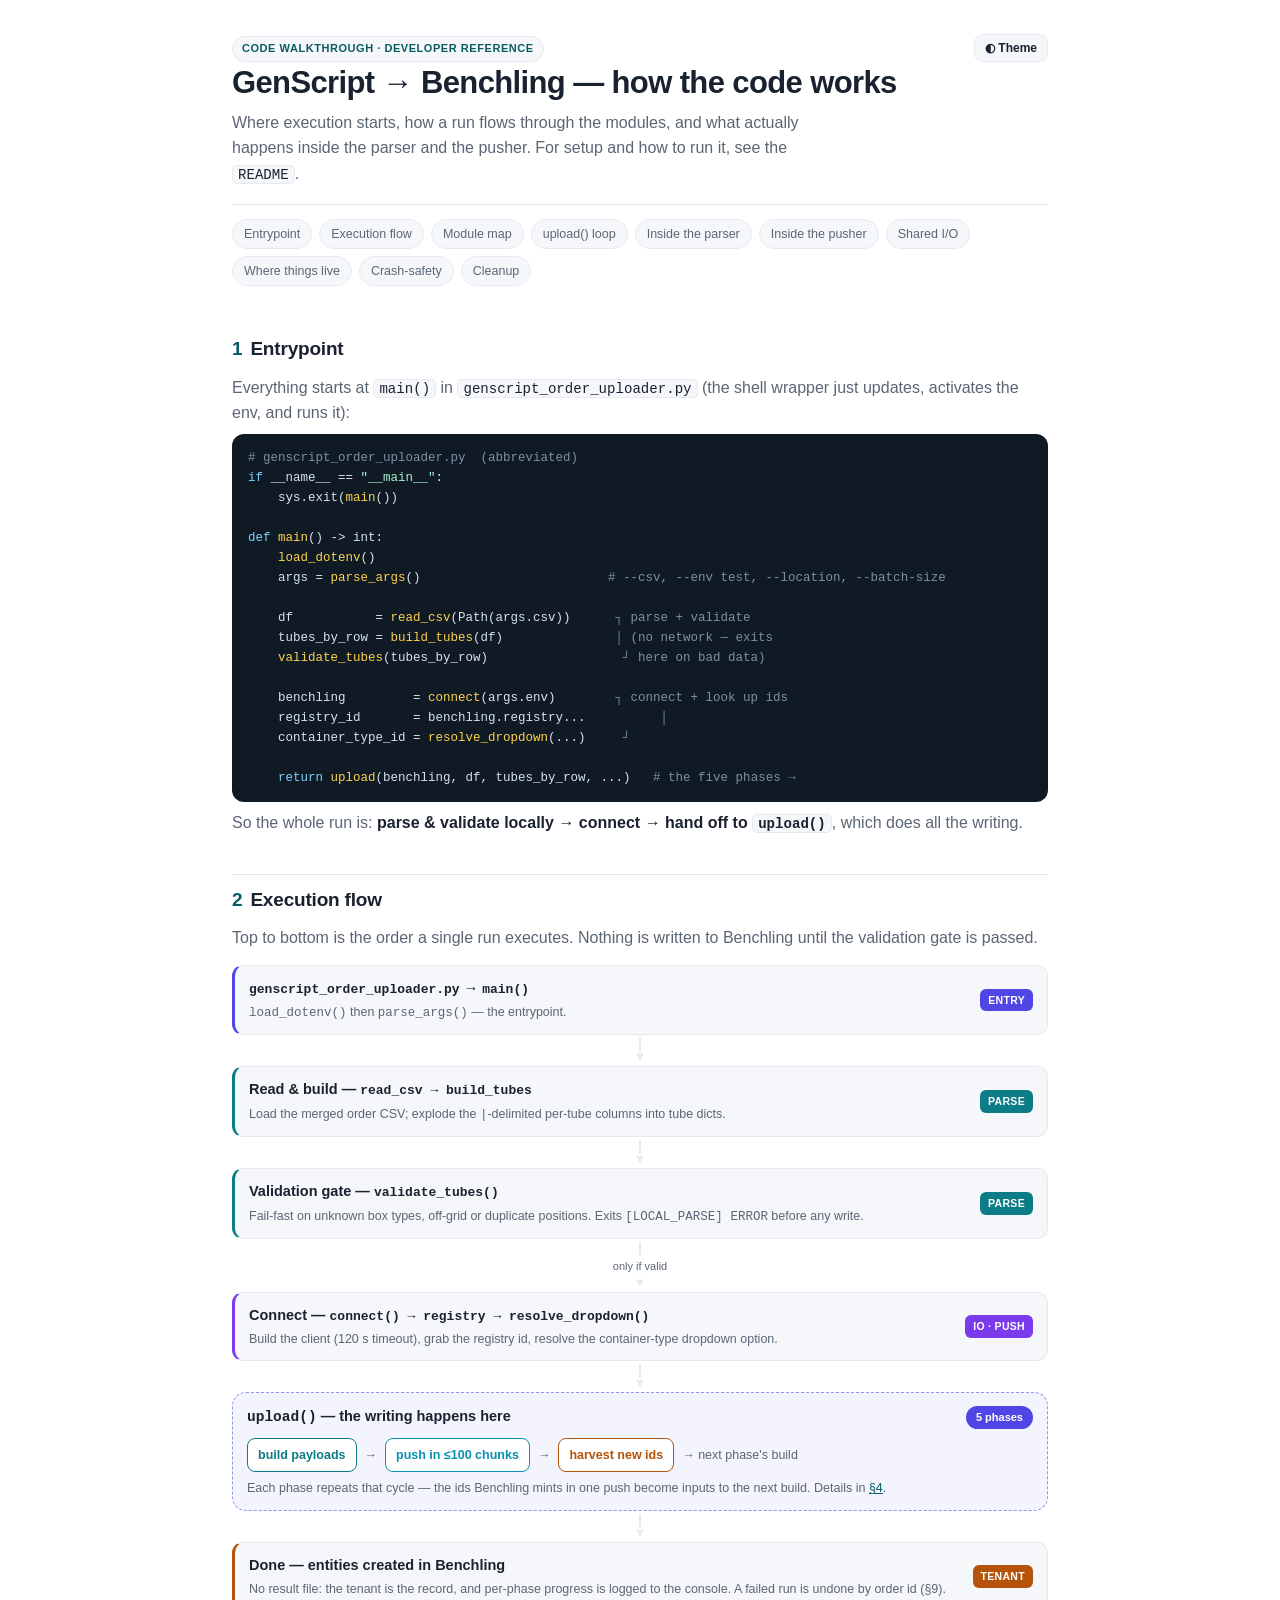
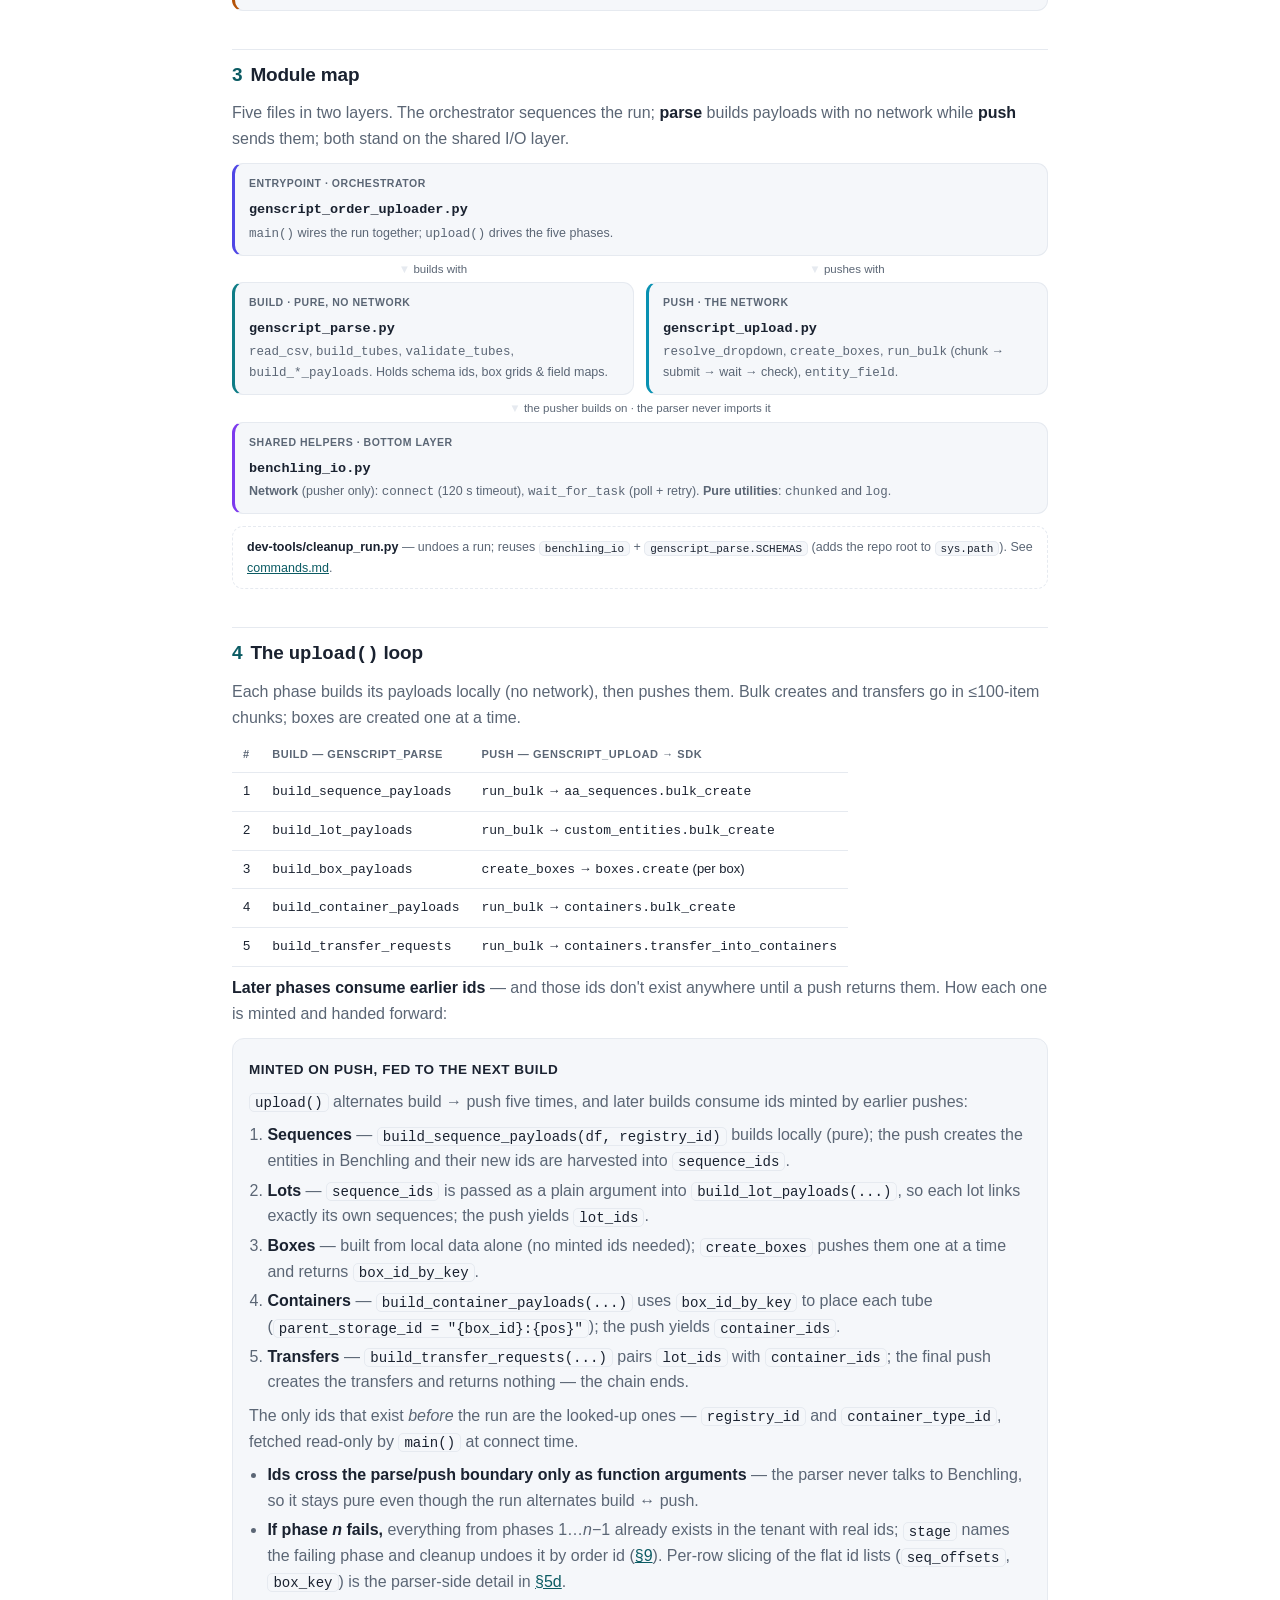
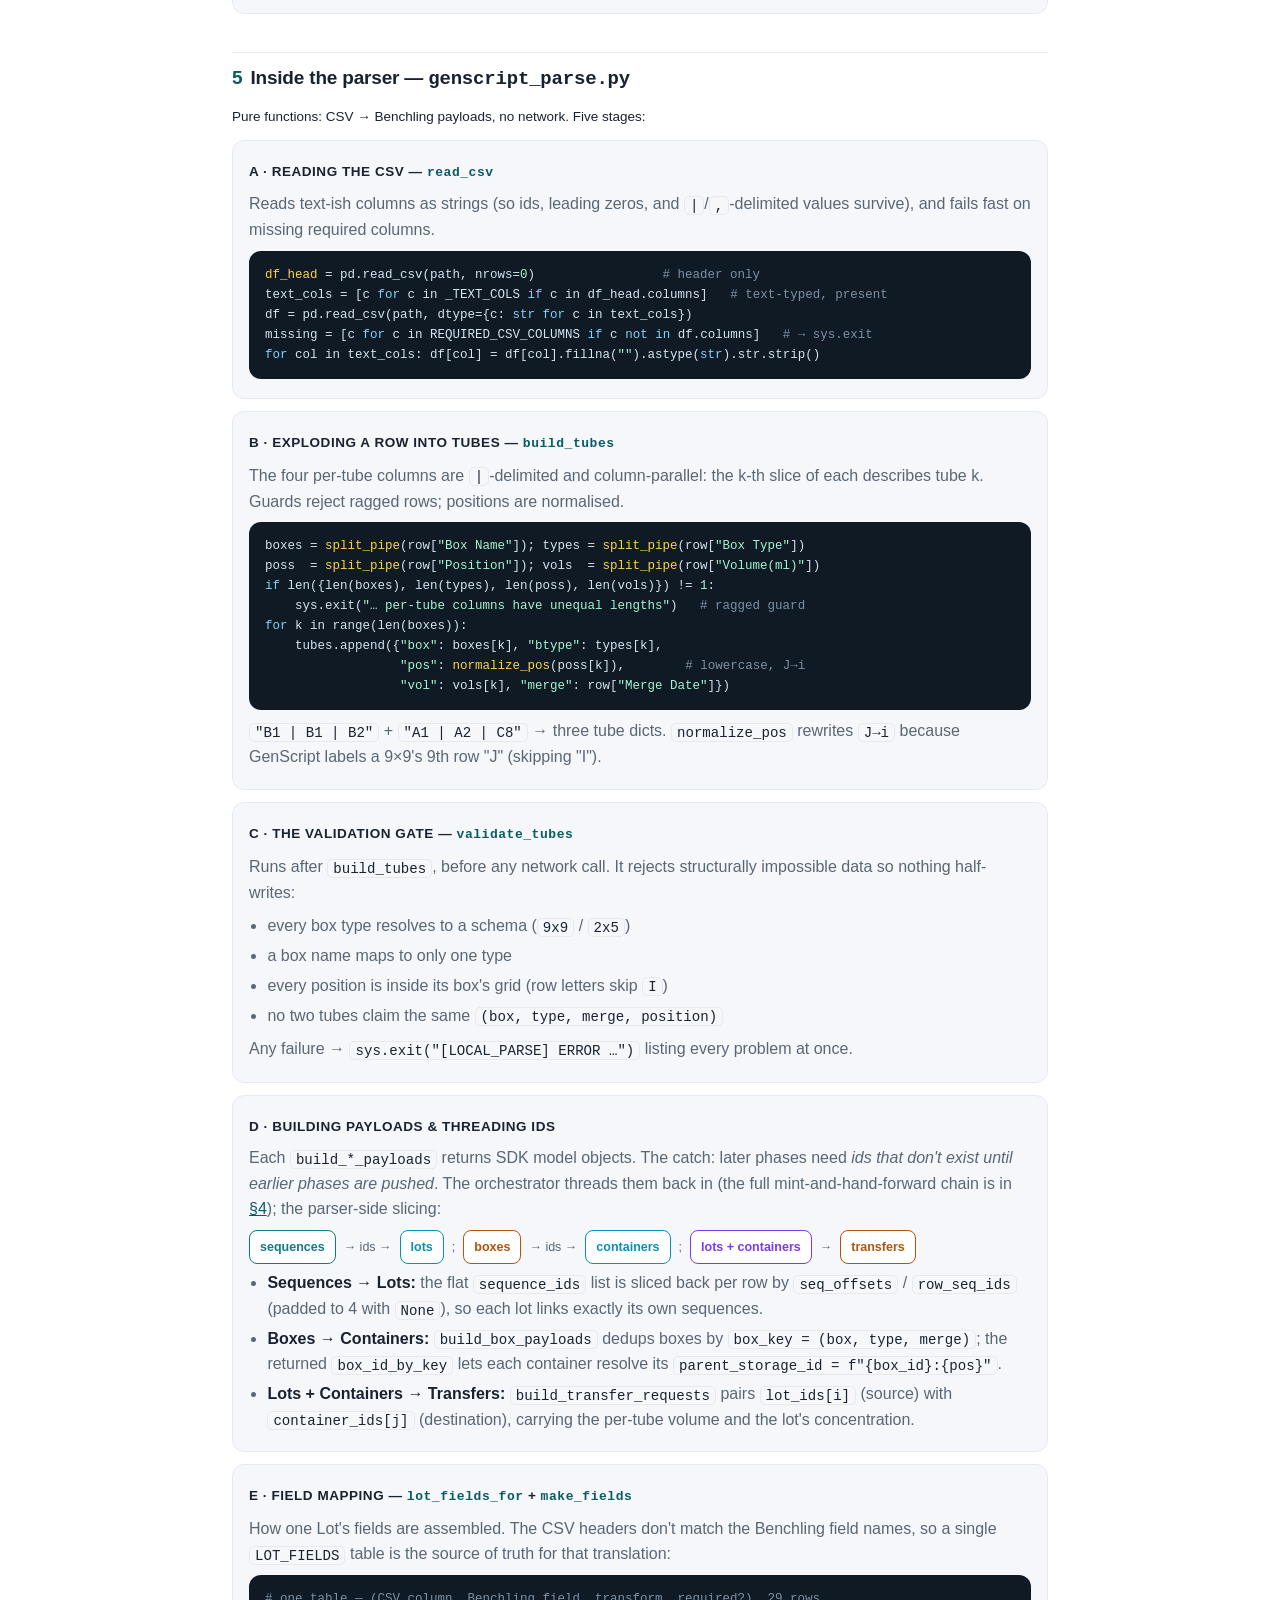
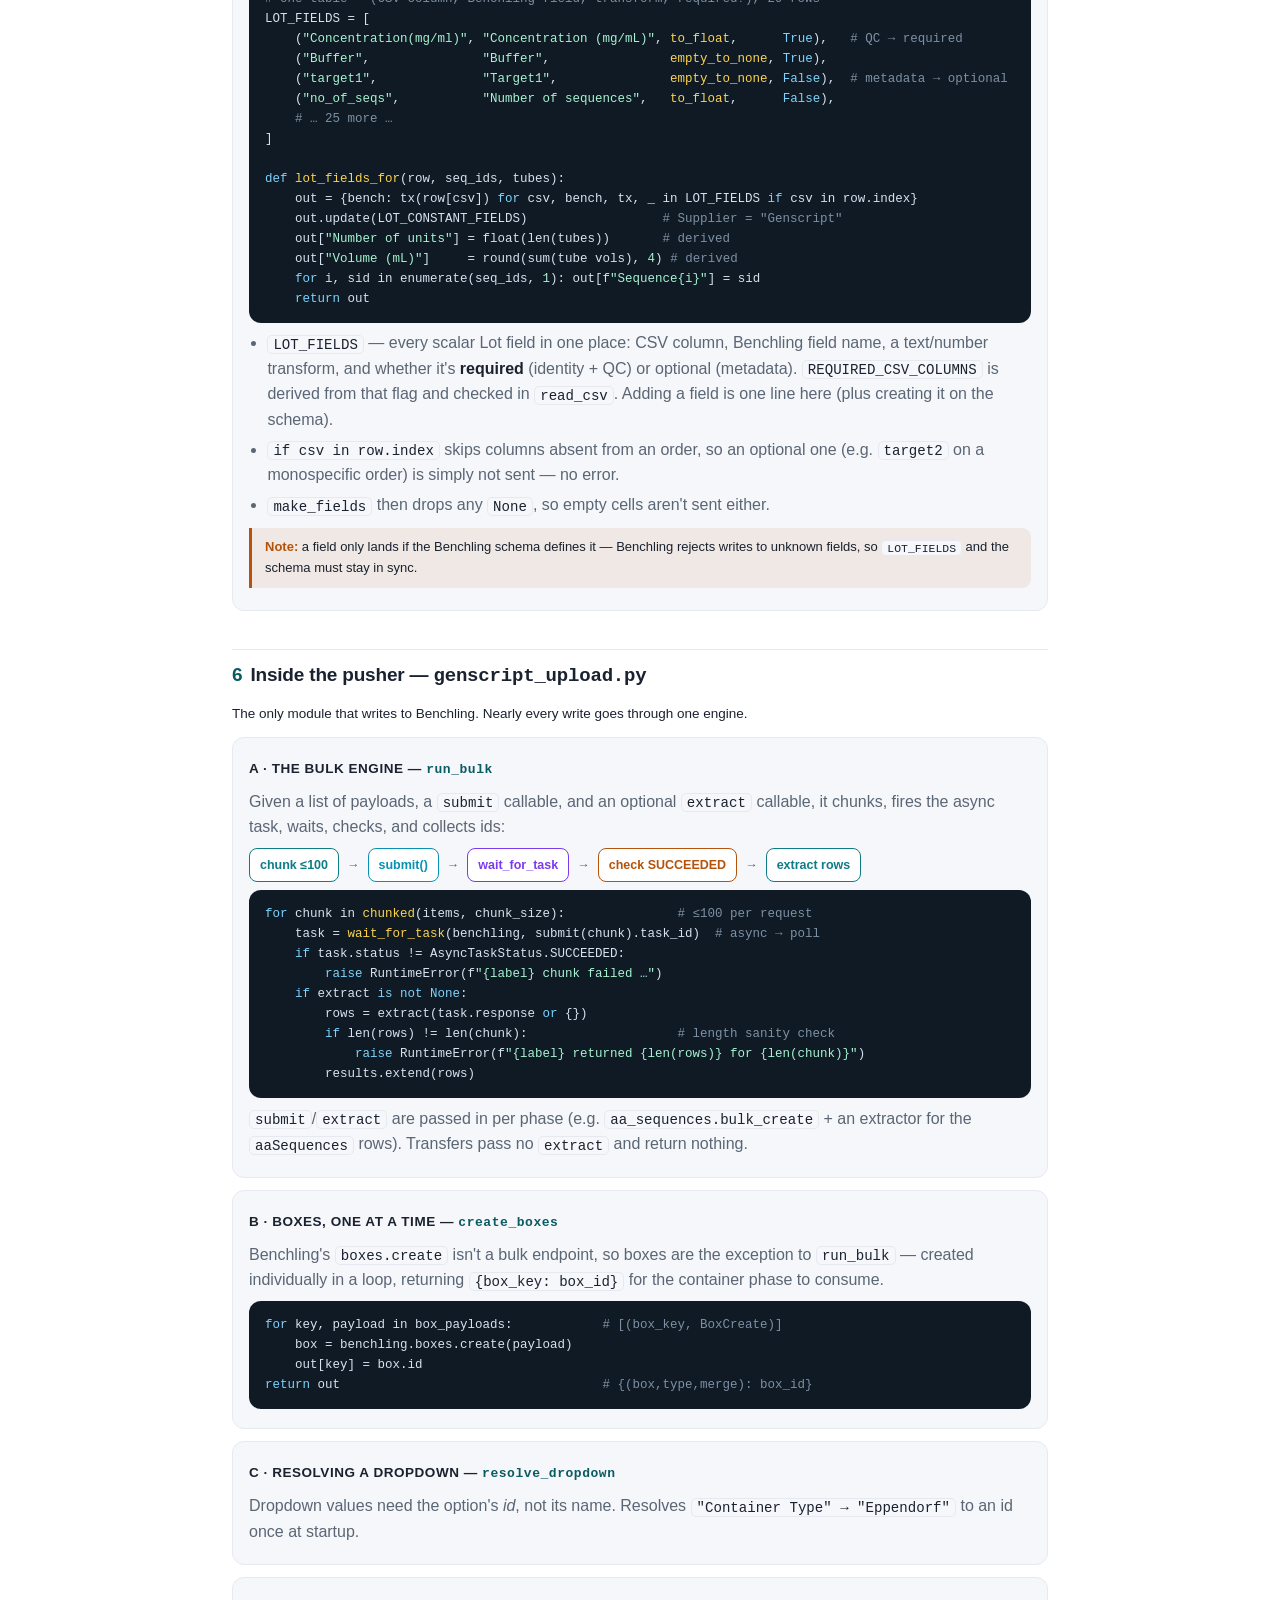
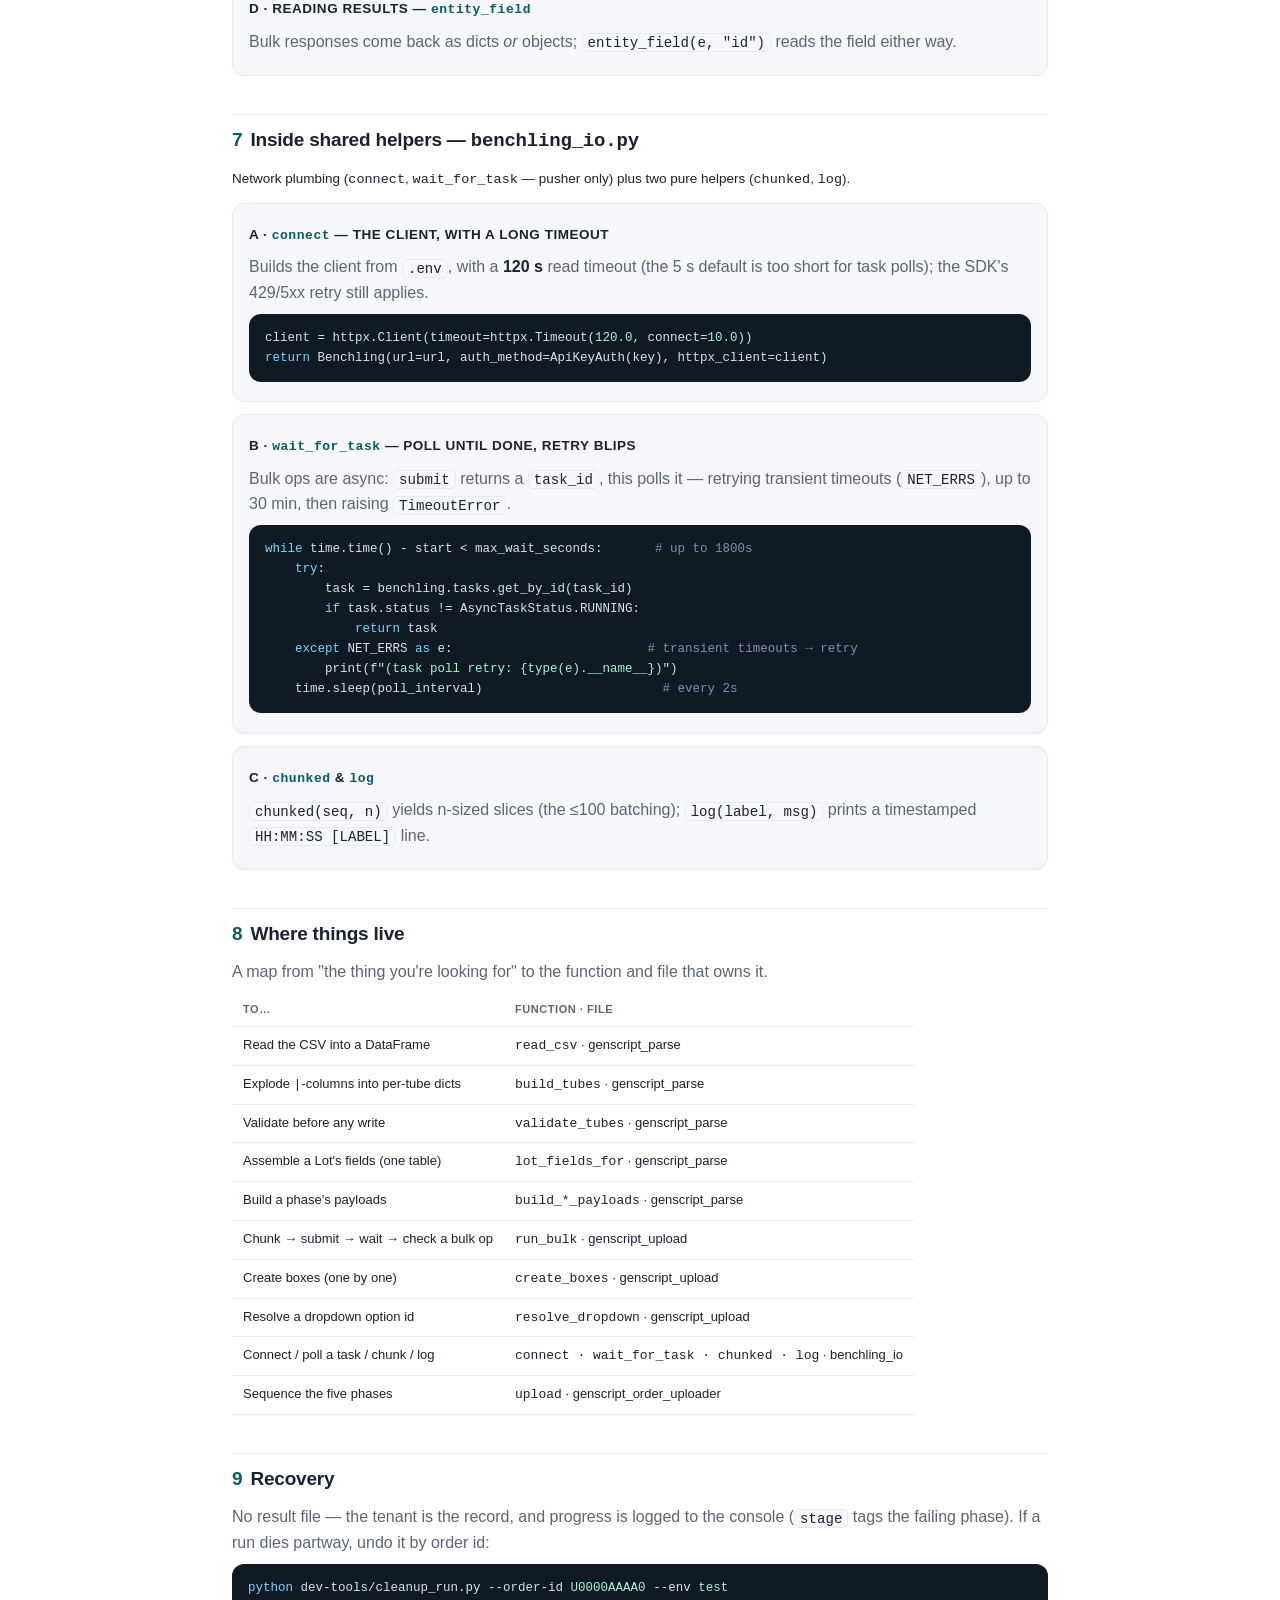
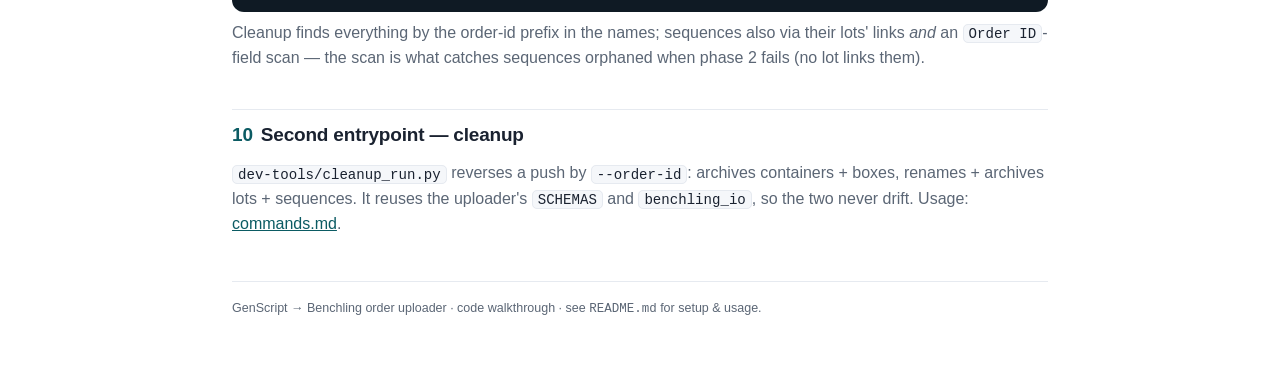
==== commit ed3d8e2d: "uploader: link existing sequences on re-order, uppercase amino acids, drop box 23/23 override" ====
--- a/apps/order-upload/docs/genscript_uploader.html
+++ b/apps/order-upload/docs/genscript_uploader.html
@@ -230,11 +230,11 @@
         <div class="bd"><code>resolve_dropdown</code>, <code>create_boxes</code>, <code>run_bulk</code> (chunk → submit → wait → check), <code>entity_field</code>.</div>
       </div>
     </div>
-    <div class="midjoin">the pusher builds on · the parser only borrows <code>log()</code></div>
+    <div class="midjoin">the pusher builds on · the parser never imports it</div>
     <div class="band" style="border-left:3px solid var(--io)">
       <div class="bt">Shared helpers · bottom layer</div>
       <div class="bn"><code>benchling_io.py</code></div>
-      <div class="bd"><strong>Network</strong> (pusher only): <code>connect</code> (120&nbsp;s timeout), <code>wait_for_task</code> (poll + retry). <strong>Pure utilities</strong>: <code>chunked</code>, and <code>log</code> — the parser's <em>only</em> tie to this file, used just for its override notice, so the parser stays network-free.</div>
+      <div class="bd"><strong>Network</strong> (pusher only): <code>connect</code> (120&nbsp;s timeout), <code>wait_for_task</code> (poll + retry). <strong>Pure utilities</strong>: <code>chunked</code> and <code>log</code>.</div>
     </div>
     <div class="aside"><b>dev-tools/cleanup_run.py</b> — undoes a run; reuses <code class="i">benchling_io</code> + <code class="i">genscript_parse.SCHEMAS</code> (adds the repo root to <code class="i">sys.path</code>). See <a href="commands.md">commands.md</a>.</div>
   </div>
@@ -270,7 +270,7 @@
 
   <!-- ============ DEEP DIVE: PARSER ============ -->
   <h2 id="parser"><span class="n">5</span>Inside the parser — <code>genscript_parse.py</code></h2>
-  <p class="lede">Pure functions: CSV → Benchling payloads, no network. (Its one <code class="i">benchling_io</code> import is just the <code class="i">log</code> helper.) Five stages:</p>
+  <p class="lede">Pure functions: CSV → Benchling payloads, no network. Five stages:</p>
 
   <div class="deep">
     <h3>a · Reading the CSV — <code>read_csv</code></h3>
@@ -284,14 +284,13 @@
 
   <div class="deep">
     <h3>b · Exploding a row into tubes — <code>build_tubes</code></h3>
-    <p>The four per-tube columns are <code class="i">|</code>-delimited and column-parallel: the k-th slice of each describes tube&nbsp;k. Guards reject ragged rows; overrides fix known bad source data; positions are normalised.</p>
+    <p>The four per-tube columns are <code class="i">|</code>-delimited and column-parallel: the k-th slice of each describes tube&nbsp;k. Guards reject ragged rows; positions are normalised.</p>
     <pre>boxes = <span class="fn">split_pipe</span>(row[<span class="s">"Box Name"</span>]); types = <span class="fn">split_pipe</span>(row[<span class="s">"Box Type"</span>])
 poss  = <span class="fn">split_pipe</span>(row[<span class="s">"Position"</span>]); vols  = <span class="fn">split_pipe</span>(row[<span class="s">"Volume(ml)"</span>])
 <span class="k">if</span> len({len(boxes), len(types), len(poss), len(vols)}) != <span class="s">1</span>:
     sys.exit(<span class="s">"… per-tube columns have unequal lengths"</span>)   <span class="c"># ragged guard</span>
 <span class="k">for</span> k in range(len(boxes)):
-    btype = BOX_TYPE_OVERRIDES.get(boxes[k], types[k])   <span class="c"># "Box 23/23" → 9x9</span>
-    tubes.append({<span class="s">"box"</span>: boxes[k], <span class="s">"btype"</span>: btype,
+    tubes.append({<span class="s">"box"</span>: boxes[k], <span class="s">"btype"</span>: types[k],
                   <span class="s">"pos"</span>: <span class="fn">normalize_pos</span>(poss[k]),        <span class="c"># lowercase, J→i</span>
                   <span class="s">"vol"</span>: vols[k], <span class="s">"merge"</span>: row[<span class="s">"Merge Date"</span>]})</pre>
     <p><code class="i">"B1 | B1 | B2"</code> + <code class="i">"A1 | A2 | C8"</code> → three tube dicts. <code class="i">normalize_pos</code> rewrites <code class="i">J→i</code> because GenScript labels a 9×9's 9th row "J" (skipping "I").</p>
@@ -401,7 +400,7 @@
 
   <!-- ============ DEEP DIVE: SHARED IO ============ -->
   <h2 id="io"><span class="n">7</span>Inside shared helpers — <code>benchling_io.py</code></h2>
-  <p class="lede">Network plumbing (<code>connect</code>, <code>wait_for_task</code> — pusher only) plus two pure helpers (<code>chunked</code>, <code>log</code>). <code>log</code> is the parser's only reason to touch this file.</p>
+  <p class="lede">Network plumbing (<code>connect</code>, <code>wait_for_task</code> — pusher only) plus two pure helpers (<code>chunked</code>, <code>log</code>).</p>
 
   <div class="deep">
     <h3>a · <code>connect</code> — the client, with a long timeout</h3>
